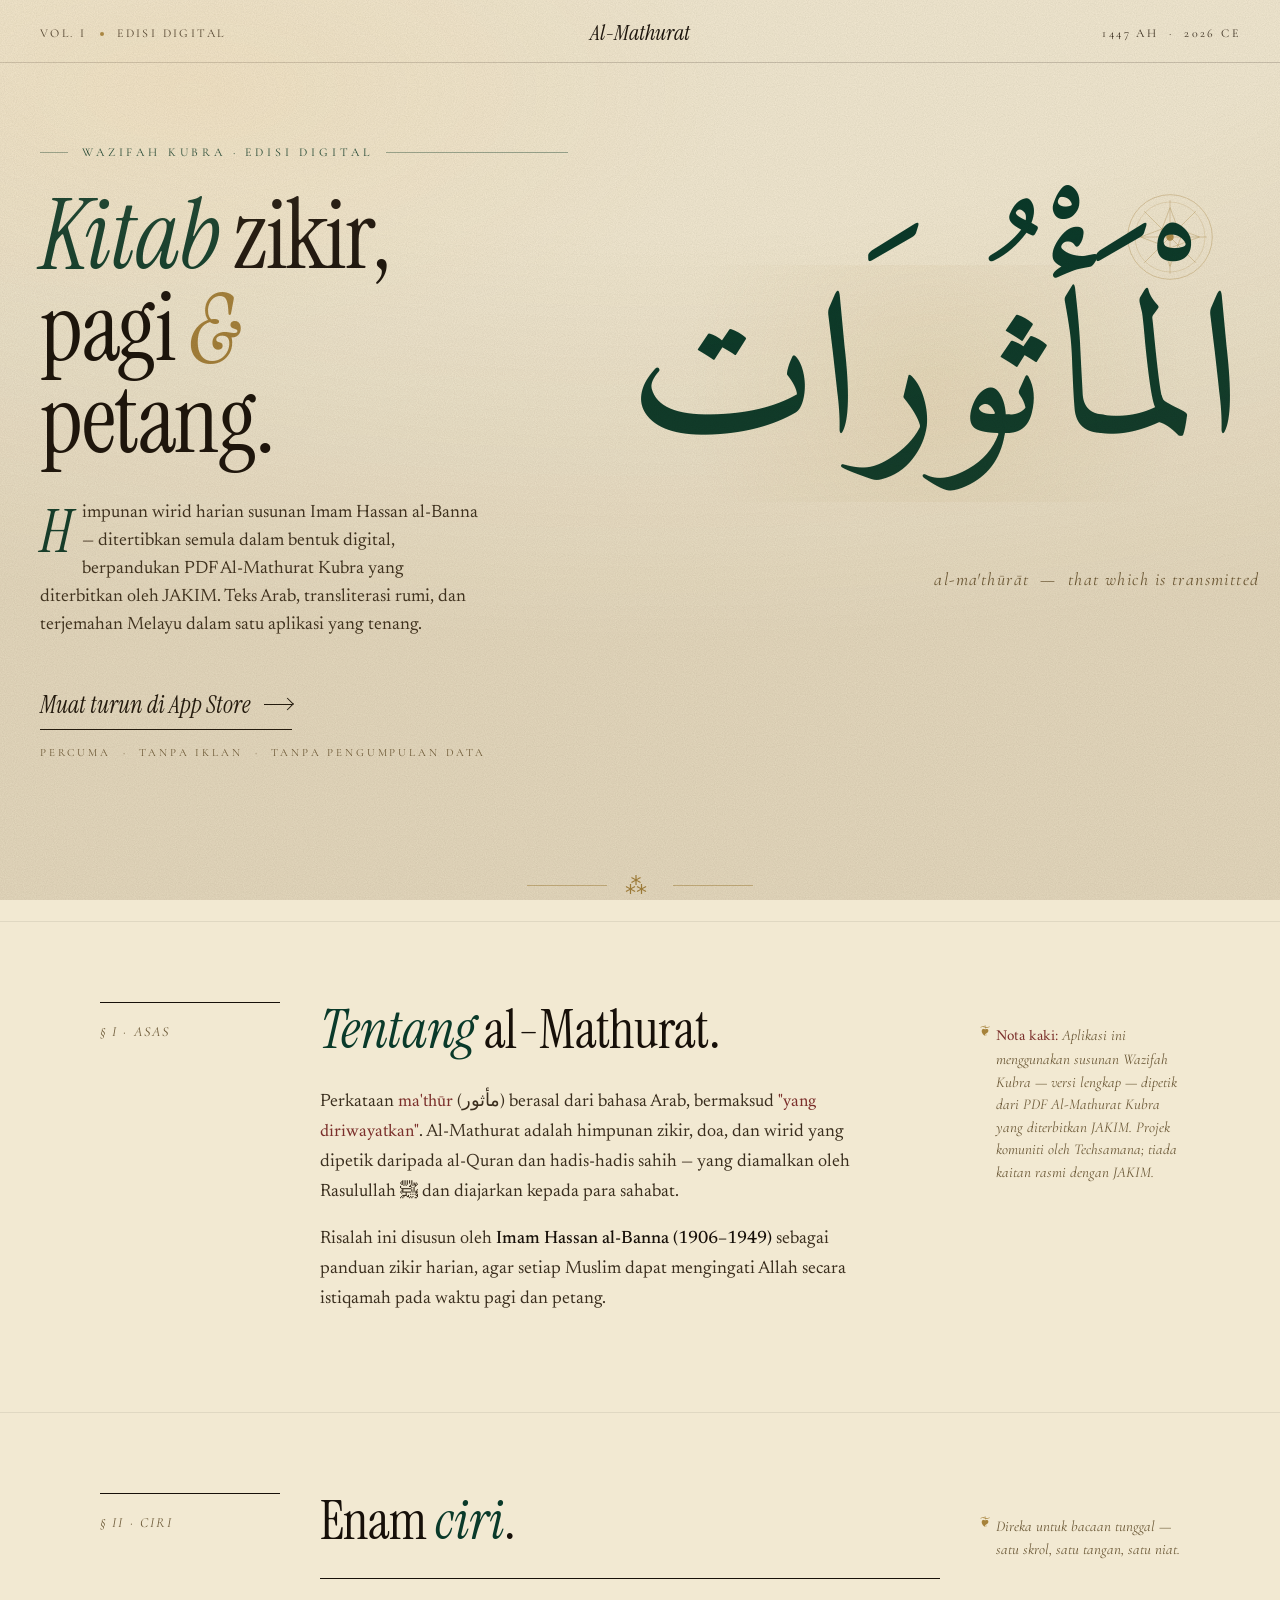
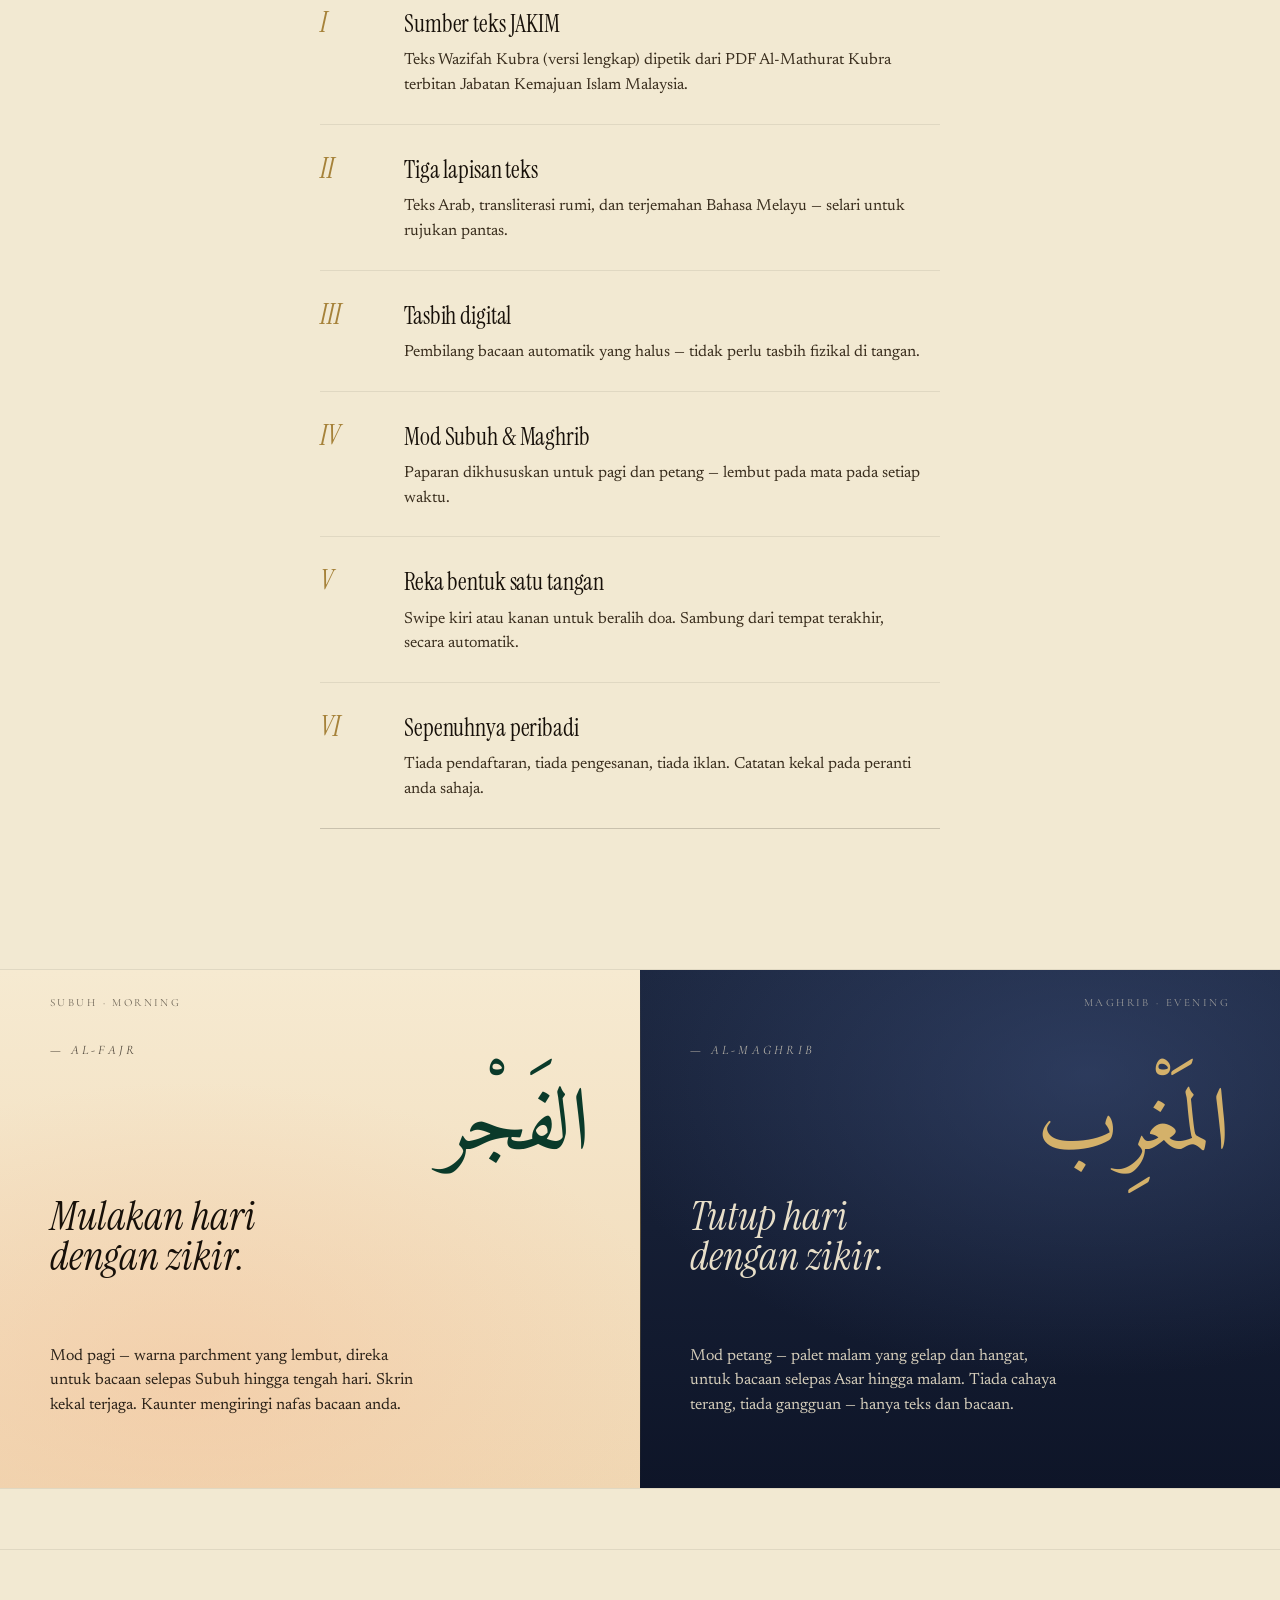
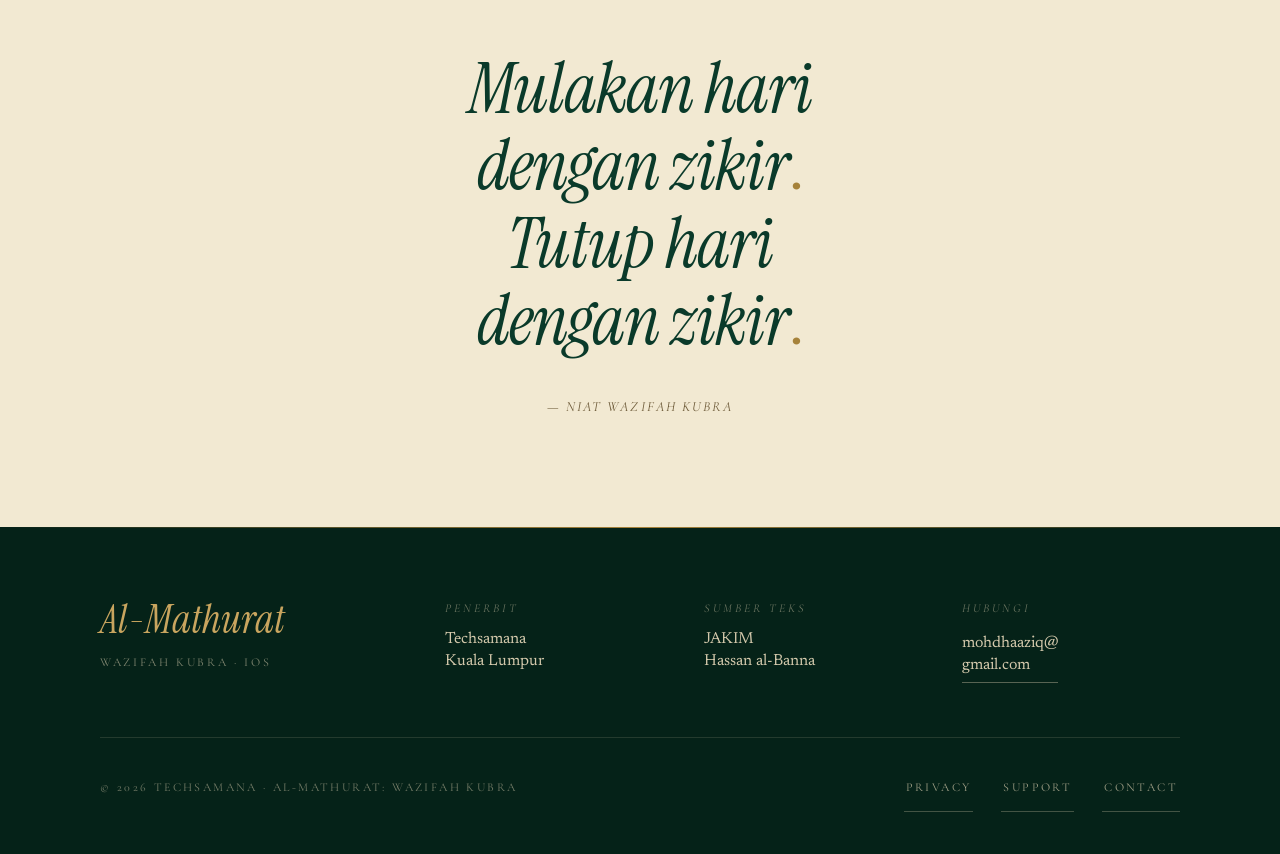
==== index.html @ 92a02a67 "Initial landing page for mathurat.haaziq.dev Static HTML landing with Privacy + Support pages for Al" ====
<!DOCTYPE html>
<html lang="ms">
<head>
  <meta charset="UTF-8" />
  <meta name="viewport" content="width=device-width, initial-scale=1.0" />
  <title>Al-Mathurat: Wazifah Kubra — Zikir pagi & petang JAKIM</title>
  <meta name="description" content="Al-Mathurat — himpunan zikir pagi dan petang susunan Imam Hassan al-Banna, berpandukan PDF terbitan JAKIM. Teks Arab, rumi, terjemahan Melayu. Percuma, tanpa iklan, tanpa pengumpulan data. Projek komuniti Techsamana." />
  <meta name="theme-color" content="#0a3a2a" />

  <meta property="og:title" content="Al-Mathurat: Wazifah Kubra" />
  <meta property="og:description" content="Zikir pagi & petang JAKIM — teks Arab, rumi, terjemahan Melayu." />
  <meta property="og:type" content="website" />

  <link rel="icon" type="image/png" href="./assets/icon.png" />
  <link rel="apple-touch-icon" href="./assets/icon.png" />

  <link rel="preconnect" href="https://fonts.googleapis.com" />
  <link rel="preconnect" href="https://fonts.gstatic.com" crossorigin />
  <link href="https://fonts.googleapis.com/css2?family=Amiri:wght@400;700&family=Cormorant+Garamond:ital,wght@0,400;0,500;1,400&family=Instrument+Serif:ital@0;1&family=Newsreader:ital,opsz,wght@0,6..72,300;0,6..72,400;0,6..72,500;1,6..72,300;1,6..72,400&display=swap" rel="stylesheet" />

  <style>
    :root {
      --paper:      #f2e9d2;
      --paper-2:    #ebdfc2;
      --paper-edge: #d9caa4;
      --ink:        #171009;
      --ink-soft:   #3a2e1e;
      --ink-mute:   #6b5836;
      --emerald:    #0a3a2a;
      --emerald-dk: #052218;
      --gold:       #a6823a;
      --gold-soft:  #c9a55f;
      --dawn:       #e8a57e;
      --dawn-2:     #f3c9a8;
      --dusk:       #1f2a4a;
      --oxblood:    #7a2e2a;
      --rule:       rgba(23, 16, 9, 0.18);
      --rule-soft:  rgba(23, 16, 9, 0.08);
    }

    * { box-sizing: border-box; }
    html, body { margin: 0; padding: 0; }
    html { scroll-behavior: smooth; }

    body {
      background: var(--paper);
      color: var(--ink);
      font-family: 'Newsreader', 'Iowan Old Style', Georgia, serif;
      font-weight: 400;
      font-size: 18px;
      line-height: 1.55;
      -webkit-font-smoothing: antialiased;
      text-rendering: optimizeLegibility;
      overflow-x: hidden;
    }

    /* Paper grain overlay */
    body::before {
      content: '';
      position: fixed;
      inset: 0;
      pointer-events: none;
      z-index: 100;
      background-image: url("data:image/svg+xml;utf8,<svg xmlns='http://www.w3.org/2000/svg' width='220' height='220'><filter id='n'><feTurbulence type='fractalNoise' baseFrequency='0.9' numOctaves='2' stitchTiles='stitch'/><feColorMatrix values='0 0 0 0 0.09 0 0 0 0 0.06 0 0 0 0 0.03 0 0 0 0.55 0'/></filter><rect width='100%25' height='100%25' filter='url(%23n)'/></svg>");
      opacity: 0.22;
      mix-blend-mode: multiply;
    }

    /* Soft vignette + warm wash */
    body::after {
      content: '';
      position: fixed;
      inset: 0;
      pointer-events: none;
      z-index: 99;
      background:
        radial-gradient(140% 90% at 50% -10%, rgba(242, 233, 210, 0) 40%, rgba(140, 108, 54, 0.12) 90%),
        radial-gradient(60% 40% at 15% 10%, rgba(248, 210, 150, 0.18), transparent 70%);
    }

    a { color: inherit; text-decoration: none; }

    /* Focus rings — visible keyboard navigation */
    *:focus { outline: none; }
    a:focus-visible,
    summary:focus-visible,
    button:focus-visible,
    [tabindex]:focus-visible {
      outline: 2px solid var(--emerald);
      outline-offset: 3px;
      border-radius: 2px;
    }

    /* Skip link — WCAG keyboard nav */
    .skip-link {
      position: absolute;
      top: -48px;
      left: 14px;
      background: var(--ink);
      color: var(--paper);
      padding: 10px 18px;
      font-family: 'Cormorant Garamond', serif;
      font-size: 13px;
      letter-spacing: 0.2em;
      text-transform: uppercase;
      z-index: 1000;
      transition: top 0.2s ease-out;
    }
    .skip-link:focus { top: 14px; }

    /* Link underline style */
    .ul-link {
      position: relative;
      display: inline-block;
    }
    .ul-link::after {
      content: '';
      position: absolute;
      left: 0; right: 0; bottom: -2px;
      height: 1px;
      background: currentColor;
      opacity: 0.4;
      transform-origin: left;
      transition: transform 0.4s cubic-bezier(.2,.8,.2,1), opacity 0.3s;
    }
    .ul-link:hover::after { opacity: 0.9; transform: scaleX(1.02); }

    /* ==================== MASTHEAD ==================== */
    .masthead {
      position: relative;
      z-index: 2;
      padding: 22px 40px 18px;
      display: grid;
      grid-template-columns: 1fr auto 1fr;
      align-items: center;
      gap: 20px;
      border-bottom: 1px solid var(--rule);
      font-family: 'Cormorant Garamond', serif;
      font-size: 12px;
      letter-spacing: 0.2em;
      text-transform: uppercase;
      color: var(--ink-soft);
    }
    .masthead-left { justify-self: start; }
    .masthead-right { justify-self: end; font-variant-numeric: oldstyle-nums; }
    .masthead-brand {
      justify-self: center;
      font-family: 'Instrument Serif', serif;
      font-style: italic;
      font-size: 22px;
      letter-spacing: 0;
      text-transform: none;
      color: var(--ink);
      line-height: 1;
    }
    .masthead .dot {
      display: inline-block;
      width: 4px; height: 4px;
      border-radius: 50%;
      background: var(--gold);
      margin: 0 8px;
      vertical-align: middle;
    }

    /* ==================== HERO ==================== */
    .hero {
      position: relative;
      padding: 80px 40px 90px;
      overflow: hidden;
    }
    .hero-grid {
      position: relative;
      max-width: 1280px;
      margin: 0 auto;
      display: grid;
      grid-template-columns: 1fr 1.1fr;
      gap: 60px;
      align-items: start;
    }

    .hero-label {
      font-family: 'Cormorant Garamond', serif;
      font-size: 12px;
      letter-spacing: 0.32em;
      text-transform: uppercase;
      color: var(--emerald);
      margin-bottom: 28px;
      display: flex;
      align-items: center;
      gap: 14px;
    }
    .hero-label::before,
    .hero-label::after {
      content: '';
      flex: 0 0 28px;
      height: 1px;
      background: var(--emerald);
      opacity: 0.4;
    }
    .hero-label::after { flex: 1 1 auto; }

    .hero-display {
      font-family: 'Instrument Serif', serif;
      font-weight: 400;
      font-size: clamp(48px, 7.5vw, 104px);
      line-height: 0.96;
      letter-spacing: -0.015em;
      color: var(--ink);
      margin: 0 0 34px;
    }
    .hero-display em {
      font-style: italic;
      color: var(--emerald);
    }
    .hero-display .amp {
      font-style: italic;
      color: var(--gold);
      display: inline-block;
      transform: translateY(0.03em);
    }

    .hero-lede {
      font-family: 'Newsreader', serif;
      font-size: 18px;
      line-height: 1.55;
      color: var(--ink-soft);
      max-width: 440px;
      margin: 0 0 36px;
    }
    .hero-lede .dropcap {
      font-family: 'Instrument Serif', serif;
      float: left;
      font-size: 58px;
      line-height: 0.88;
      padding: 6px 10px 0 0;
      color: var(--emerald);
      font-style: italic;
    }

    .hero-cta {
      display: flex;
      flex-direction: column;
      gap: 14px;
      align-items: flex-start;
    }
    .cta-link {
      font-family: 'Instrument Serif', serif;
      font-style: italic;
      font-size: 24px;
      color: var(--ink);
      display: inline-flex;
      align-items: center;
      gap: 14px;
      padding: 10px 0 6px;
      min-height: 44px;
      border-bottom: 1px solid var(--ink);
      transition: gap 0.4s cubic-bezier(.2,.8,.2,1), color 0.3s;
    }
    .cta-link:hover { gap: 22px; color: var(--emerald); }
    .cta-link .arrow {
      display: inline-block;
      width: 28px;
      height: 1px;
      background: currentColor;
      position: relative;
    }
    .cta-link .arrow::after {
      content: '';
      position: absolute;
      right: 0; top: 50%;
      width: 8px; height: 8px;
      border-top: 1px solid currentColor;
      border-right: 1px solid currentColor;
      transform: translateY(-50%) rotate(45deg);
    }
    .cta-meta {
      font-family: 'Cormorant Garamond', serif;
      font-size: 11px;
      letter-spacing: 0.26em;
      text-transform: uppercase;
      color: var(--ink-mute);
    }

    /* Arabic hero column */
    .hero-arabic {
      position: relative;
      min-height: 480px;
      display: flex;
      align-items: center;
      justify-content: center;
    }
    .hero-arabic .arabic-bg {
      font-family: 'Amiri', serif;
      font-weight: 400;
      font-size: clamp(120px, 16vw, 220px);
      color: var(--emerald);
      line-height: 1;
      direction: rtl;
      letter-spacing: -0.01em;
      text-align: center;
      position: relative;
      z-index: 2;
    }
    .hero-arabic .arabic-bg::before {
      content: '';
      position: absolute;
      inset: -8% -12%;
      background: radial-gradient(circle, var(--paper-2) 0%, transparent 62%);
      z-index: -1;
    }
    .hero-arabic .translit {
      position: absolute;
      bottom: 6%;
      left: 50%;
      transform: translateX(-50%);
      font-family: 'Cormorant Garamond', serif;
      font-style: italic;
      font-size: 18px;
      color: var(--ink-mute);
      letter-spacing: 0.08em;
      white-space: nowrap;
    }
    .hero-arabic .seal {
      position: absolute;
      top: 10%;
      right: 4%;
      width: 92px;
      height: 92px;
      opacity: 0.85;
    }

    /* ==================== ORNAMENT ==================== */
    .ornament {
      display: flex;
      align-items: center;
      justify-content: center;
      gap: 18px;
      padding: 18px 0;
      color: var(--gold);
    }
    .ornament .line {
      width: 80px;
      height: 1px;
      background: currentColor;
      opacity: 0.5;
    }
    .ornament .glyph {
      font-family: 'Instrument Serif', serif;
      font-size: 22px;
      letter-spacing: 0.4em;
      padding-right: 0;
    }

    /* ==================== CHAPTER ==================== */
    .chapter {
      position: relative;
      padding: 80px 40px;
      border-top: 1px solid var(--rule-soft);
    }
    .chapter-inner {
      position: relative;
      max-width: 1080px;
      margin: 0 auto;
      display: grid;
      grid-template-columns: 180px 1fr 200px;
      gap: 40px;
      align-items: start;
    }
    .folio {
      font-family: 'Cormorant Garamond', serif;
      font-style: italic;
      font-size: 14px;
      color: var(--ink-mute);
      letter-spacing: 0.15em;
      text-transform: uppercase;
      padding-top: 18px;
      border-top: 1px solid var(--ink);
    }
    .chapter-body {
      max-width: 560px;
    }
    .chapter-title {
      font-family: 'Instrument Serif', serif;
      font-weight: 400;
      font-size: clamp(32px, 4.5vw, 54px);
      line-height: 1.05;
      letter-spacing: -0.01em;
      color: var(--ink);
      margin: 0 0 28px;
    }
    .chapter-title em {
      font-style: italic;
      color: var(--emerald);
    }
    .chapter-body p {
      margin: 0 0 18px;
      color: var(--ink-soft);
      font-size: 18px;
      line-height: 1.65;
    }
    .chapter-body p strong { color: var(--ink); font-weight: 500; }
    .chapter-body p em {
      font-family: 'Amiri', serif;
      font-style: normal;
      color: var(--oxblood);
    }

    .marginalia {
      font-family: 'Cormorant Garamond', serif;
      font-style: italic;
      font-size: 15px;
      line-height: 1.5;
      color: var(--ink-mute);
      padding-top: 22px;
      position: relative;
      padding-left: 16px;
    }
    .marginalia::before {
      content: '❦';
      position: absolute;
      top: 18px;
      left: 0;
      color: var(--gold);
      font-size: 14px;
    }
    .marginalia strong {
      font-family: 'Amiri', serif;
      font-style: normal;
      color: var(--oxblood);
      font-weight: 400;
    }

    /* ==================== FEATURE LIST ==================== */
    .feature-list {
      list-style: none;
      padding: 0;
      margin: 0;
    }
    .feature-list li {
      display: grid;
      grid-template-columns: 60px 1fr;
      gap: 24px;
      padding: 26px 0;
      border-top: 1px solid var(--rule-soft);
      align-items: baseline;
    }
    .feature-list li:first-child { border-top: 1px solid var(--ink); }
    .feature-list li:last-child { border-bottom: 1px solid var(--rule); }
    .feature-list .roman {
      font-family: 'Instrument Serif', serif;
      font-style: italic;
      font-size: 28px;
      color: var(--gold);
      line-height: 1;
    }
    .feature-list h3 {
      font-family: 'Instrument Serif', serif;
      font-weight: 400;
      font-size: 24px;
      margin: 0 0 6px;
      color: var(--ink);
      letter-spacing: -0.005em;
    }
    .feature-list p {
      margin: 0;
      font-size: 16px;
      color: var(--ink-soft);
      line-height: 1.55;
      max-width: 520px;
    }

    /* ==================== DUALITY (DAWN / DUSK) ==================== */
    .duality {
      position: relative;
      display: grid;
      grid-template-columns: 1fr 1fr;
      min-height: 520px;
      margin: 60px 0;
      overflow: hidden;
      border-top: 1px solid var(--rule-soft);
      border-bottom: 1px solid var(--rule-soft);
    }
    .duality > div {
      position: relative;
      padding: 70px 50px;
      display: flex;
      flex-direction: column;
      justify-content: space-between;
      min-height: 460px;
    }
    .dawn-panel {
      background:
        radial-gradient(120% 90% at 30% 80%, rgba(244, 198, 160, 0.55), transparent 65%),
        linear-gradient(180deg, #f6ead1 0%, #f0d7b3 100%);
      color: var(--ink);
    }
    .dusk-panel {
      background:
        radial-gradient(120% 90% at 70% 20%, rgba(60, 78, 120, 0.55), transparent 65%),
        linear-gradient(180deg, #1c2740 0%, #0e1528 100%);
      color: #e8dfc9;
    }
    .duality .time-label {
      font-family: 'Cormorant Garamond', serif;
      font-style: italic;
      font-size: 13px;
      letter-spacing: 0.25em;
      text-transform: uppercase;
      opacity: 0.75;
    }
    .duality .time-arabic {
      font-family: 'Amiri', serif;
      font-size: 88px;
      line-height: 1;
      direction: rtl;
      margin: 24px 0;
    }
    .dawn-panel .time-arabic { color: var(--emerald); }
    .dusk-panel .time-arabic { color: #d4b16a; }
    .duality h3 {
      font-family: 'Instrument Serif', serif;
      font-style: italic;
      font-weight: 400;
      font-size: 40px;
      margin: 0 0 14px;
      line-height: 1;
    }
    .duality p {
      font-family: 'Newsreader', serif;
      font-size: 16px;
      line-height: 1.55;
      max-width: 380px;
      margin: 0;
      opacity: 0.9;
    }
    .duality .corner {
      position: absolute;
      top: 24px;
      font-family: 'Cormorant Garamond', serif;
      font-size: 11px;
      letter-spacing: 0.22em;
      text-transform: uppercase;
      opacity: 0.6;
    }
    .dawn-panel .corner { left: 50px; }
    .dusk-panel .corner { right: 50px; }

    /* Horizon seam between panels */
    .duality::before {
      content: '';
      position: absolute;
      top: 0; bottom: 0;
      left: 50%;
      width: 1px;
      background: linear-gradient(180deg, transparent, rgba(166, 130, 58, 0.5), transparent);
      z-index: 3;
    }

    /* ==================== MANIFESTO ==================== */
    .manifesto {
      padding: 100px 40px 110px;
      text-align: center;
      border-top: 1px solid var(--rule-soft);
      position: relative;
    }
    .manifesto blockquote {
      margin: 0 auto;
      max-width: 900px;
      font-family: 'Instrument Serif', serif;
      font-style: italic;
      font-size: clamp(36px, 5.5vw, 72px);
      line-height: 1.1;
      letter-spacing: -0.015em;
      color: var(--emerald);
    }
    .manifesto blockquote .accent { color: var(--gold); font-style: normal; }
    .manifesto .attribution {
      margin-top: 36px;
      font-family: 'Cormorant Garamond', serif;
      font-style: italic;
      font-size: 14px;
      letter-spacing: 0.15em;
      text-transform: uppercase;
      color: var(--ink-mute);
    }

    /* ==================== COLOPHON / FOOTER ==================== */
    .colophon {
      background: var(--emerald-dk);
      color: #d4c9ac;
      padding: 72px 40px 44px;
      position: relative;
    }
    .colophon::before {
      content: '';
      position: absolute;
      top: 0; left: 0; right: 0;
      height: 1px;
      background: linear-gradient(90deg, transparent, var(--gold), transparent);
    }
    .colophon-inner {
      max-width: 1080px;
      margin: 0 auto;
    }
    .colophon-top {
      display: grid;
      grid-template-columns: 1.4fr 1fr 1fr 1fr;
      gap: 40px;
      padding-bottom: 56px;
      border-bottom: 1px solid rgba(212, 201, 172, 0.15);
    }
    .colophon-brand {
      font-family: 'Instrument Serif', serif;
      font-style: italic;
      font-size: 40px;
      color: var(--gold-soft);
      line-height: 1;
      margin: 0 0 14px;
    }
    .colophon-tag {
      font-family: 'Cormorant Garamond', serif;
      font-size: 12px;
      letter-spacing: 0.22em;
      text-transform: uppercase;
      color: rgba(212, 201, 172, 0.6);
    }
    .colophon-col h4 {
      font-family: 'Cormorant Garamond', serif;
      font-style: italic;
      font-size: 12px;
      letter-spacing: 0.25em;
      text-transform: uppercase;
      color: rgba(212, 201, 172, 0.5);
      margin: 0 0 10px;
      font-weight: 400;
    }
    .colophon-col p {
      font-family: 'Newsreader', serif;
      font-size: 16px;
      color: #d4c9ac;
      margin: 0;
      line-height: 1.4;
    }
    .colophon-col a {
      color: inherit;
      transition: color 0.3s;
    }
    .colophon-col a:hover { color: var(--gold-soft); }

    .colophon-bottom {
      display: flex;
      justify-content: space-between;
      align-items: center;
      padding-top: 28px;
      font-family: 'Cormorant Garamond', serif;
      font-size: 12px;
      letter-spacing: 0.2em;
      text-transform: uppercase;
      color: rgba(212, 201, 172, 0.55);
      flex-wrap: wrap;
      gap: 18px;
    }
    .colophon-bottom nav {
      display: flex;
      gap: 28px;
    }
    .colophon-bottom nav a {
      color: rgba(212, 201, 172, 0.75);
      transition: color 0.3s;
      display: inline-flex;
      align-items: center;
      min-height: 44px;
      padding: 6px 2px;
    }
    .colophon-col a { display: inline-block; padding: 4px 0; min-height: 28px; }
    .colophon-bottom nav a:hover { color: var(--gold-soft); }

    /* ==================== ENTRANCE ANIMATIONS ==================== */
    @keyframes rise {
      from { opacity: 0; transform: translateY(16px); }
      to   { opacity: 1; transform: translateY(0); }
    }
    @keyframes unblur {
      from { opacity: 0; filter: blur(6px); transform: scale(0.98); }
      to   { opacity: 1; filter: blur(0);   transform: scale(1); }
    }
    @keyframes widen {
      from { transform: scaleX(0); }
      to   { transform: scaleX(1); }
    }

    .masthead > * { animation: rise 0.9s 0.05s both cubic-bezier(.2,.8,.2,1); }
    .hero-label { animation: rise 0.9s 0.15s both cubic-bezier(.2,.8,.2,1); }
    .hero-label::before { animation: widen 0.9s 0.3s both cubic-bezier(.2,.8,.2,1); transform-origin: left; }
    .hero-display { animation: rise 1s 0.3s both cubic-bezier(.2,.8,.2,1); }
    .hero-lede { animation: rise 1s 0.5s both cubic-bezier(.2,.8,.2,1); }
    .hero-cta { animation: rise 1s 0.65s both cubic-bezier(.2,.8,.2,1); }
    .hero-arabic .arabic-bg { animation: unblur 1.6s 0.45s both cubic-bezier(.2,.8,.2,1); }
    .hero-arabic .translit { animation: rise 1s 0.95s both cubic-bezier(.2,.8,.2,1); }
    .hero-arabic .seal { animation: rise 1s 1.05s both cubic-bezier(.2,.8,.2,1); }

    /* ==================== REVEAL ON SCROLL ==================== */
    .reveal { opacity: 0; transform: translateY(24px); transition: opacity 0.9s cubic-bezier(.2,.8,.2,1), transform 0.9s cubic-bezier(.2,.8,.2,1); }
    .reveal.visible { opacity: 1; transform: translateY(0); }

    /* ==================== RESPONSIVE ==================== */
    @media (max-width: 960px) {
      .masthead { padding: 18px 22px; font-size: 10px; }
      .masthead-brand { font-size: 18px; }
      .hero { padding: 50px 22px 70px; }
      .hero-grid { grid-template-columns: 1fr; gap: 36px; }
      .hero-arabic { min-height: 280px; order: -1; }
      .hero-arabic .seal { width: 64px; height: 64px; }
      .chapter { padding: 56px 22px; }
      .chapter-inner { grid-template-columns: 1fr; gap: 18px; }
      .folio { padding-top: 0; border-top: none; border-left: 1px solid var(--ink); padding-left: 14px; }
      .marginalia { padding-top: 14px; }
      .duality { grid-template-columns: 1fr; margin: 30px 0; }
      .duality::before { top: 50%; left: 0; right: 0; bottom: auto; width: 100%; height: 1px; background: linear-gradient(90deg, transparent, rgba(166, 130, 58, 0.5), transparent); }
      .duality > div { min-height: 340px; padding: 50px 32px; }
      .duality .time-arabic { font-size: 60px; }
      .manifesto { padding: 70px 22px; }
      .colophon { padding: 56px 22px 36px; }
      .colophon-top { grid-template-columns: 1fr; gap: 28px; padding-bottom: 36px; }
      .colophon-brand { font-size: 32px; }
      .colophon-bottom { flex-direction: column; align-items: flex-start; }
      .feature-list li { grid-template-columns: 40px 1fr; gap: 14px; padding: 20px 0; }
    }

    @media (prefers-reduced-motion: reduce) {
      *, *::before, *::after {
        animation-duration: 0.01ms !important;
        transition-duration: 0.01ms !important;
      }
    }
  </style>
</head>
<body>

  <a href="#main" class="skip-link">Langkau ke kandungan</a>

  <!-- MASTHEAD -->
  <header class="masthead">
    <div class="masthead-left">Vol. I <span class="dot"></span> Edisi Digital</div>
    <div class="masthead-brand">Al-Mathurat</div>
    <div class="masthead-right">1447 AH &nbsp;·&nbsp; 2026 CE</div>
  </header>

  <main id="main">

  <!-- HERO -->
  <section class="hero">
    <div class="hero-grid">
      <div class="hero-text">
        <div class="hero-label"><span>Wazifah Kubra · Edisi Digital</span></div>
        <h1 class="hero-display">
          <em>Kitab</em> zikir,<br/>
          pagi <span class="amp">&amp;</span><br/>
          petang.
        </h1>
        <p class="hero-lede">
          <span class="dropcap">H</span>impunan wirid harian susunan Imam Hassan al-Banna — ditertibkan semula dalam bentuk digital, berpandukan PDF Al-Mathurat Kubra yang diterbitkan oleh JAKIM. Teks Arab, transliterasi rumi, dan terjemahan Melayu dalam satu aplikasi yang tenang.
        </p>
        <div class="hero-cta">
          <a href="#" class="cta-link">
            <span>Muat turun di App Store</span>
            <span class="arrow" aria-hidden="true"></span>
          </a>
          <div class="cta-meta">Percuma &nbsp;·&nbsp; Tanpa iklan &nbsp;·&nbsp; Tanpa pengumpulan data</div>
        </div>
      </div>

      <div class="hero-arabic">
        <svg class="seal" width="92" height="92" viewBox="0 0 100 100" aria-hidden="true">
          <defs>
            <pattern id="grid8" width="12.5" height="12.5" patternUnits="userSpaceOnUse">
              <path d="M0,6.25 L12.5,6.25 M6.25,0 L6.25,12.5" stroke="#a6823a" stroke-width="0.3" opacity="0.4"/>
            </pattern>
          </defs>
          <circle cx="50" cy="50" r="46" fill="none" stroke="#a6823a" stroke-width="0.6" opacity="0.6"/>
          <circle cx="50" cy="50" r="38" fill="none" stroke="#a6823a" stroke-width="0.4" opacity="0.5"/>
          <g stroke="#a6823a" stroke-width="0.5" fill="none" opacity="0.7">
            <path d="M50,10 L50,90 M10,50 L90,50 M22,22 L78,78 M78,22 L22,78"/>
            <path d="M50,18 L62,50 L50,82 L38,50 Z"/>
            <path d="M18,50 L50,38 L82,50 L50,62 Z"/>
          </g>
          <circle cx="50" cy="50" r="4" fill="#a6823a" opacity="0.85"/>
        </svg>
        <div class="arabic-bg">الْمَأْثُورَات</div>
        <div class="translit">al-ma'thūrāt &nbsp;—&nbsp; that which is transmitted</div>
      </div>
    </div>
  </section>

  <!-- ORNAMENT -->
  <div class="ornament" aria-hidden="true">
    <span class="line"></span>
    <span class="glyph">⁂</span>
    <span class="line"></span>
  </div>

  <!-- CHAPTER I : TENTANG -->
  <section class="chapter reveal">
    <div class="chapter-inner">
      <div class="folio">§ I · Asas</div>
      <div class="chapter-body">
        <h2 class="chapter-title"><em>Tentang</em> al-Mathurat.</h2>
        <p>Perkataan <em>ma'thūr</em> (مأثور) berasal dari bahasa Arab, bermaksud <em>"yang diriwayatkan"</em>. Al-Mathurat adalah himpunan zikir, doa, dan wirid yang dipetik daripada al-Quran dan hadis-hadis sahih — yang diamalkan oleh Rasulullah ﷺ dan diajarkan kepada para sahabat.</p>
        <p>Risalah ini disusun oleh <strong>Imam Hassan al-Banna (1906–1949)</strong> sebagai panduan zikir harian, agar setiap Muslim dapat mengingati Allah secara istiqamah pada waktu pagi dan petang.</p>
      </div>
      <aside class="marginalia">
        <strong>Nota kaki:</strong> Aplikasi ini menggunakan susunan <em>Wazifah Kubra</em> — versi lengkap — dipetik dari PDF Al-Mathurat Kubra yang diterbitkan JAKIM. Projek komuniti oleh Techsamana; tiada kaitan rasmi dengan JAKIM.
      </aside>
    </div>
  </section>

  <!-- CHAPTER II : FEATURES -->
  <section class="chapter reveal">
    <div class="chapter-inner">
      <div class="folio">§ II · Ciri</div>
      <div class="chapter-body" style="max-width: 720px;">
        <h2 class="chapter-title">Enam <em>ciri</em>.</h2>
        <ol class="feature-list">
          <li>
            <span class="roman">I</span>
            <div>
              <h3>Sumber teks JAKIM</h3>
              <p>Teks Wazifah Kubra (versi lengkap) dipetik dari PDF Al-Mathurat Kubra terbitan Jabatan Kemajuan Islam Malaysia.</p>
            </div>
          </li>
          <li>
            <span class="roman">II</span>
            <div>
              <h3>Tiga lapisan teks</h3>
              <p>Teks Arab, transliterasi rumi, dan terjemahan Bahasa Melayu — selari untuk rujukan pantas.</p>
            </div>
          </li>
          <li>
            <span class="roman">III</span>
            <div>
              <h3>Tasbih digital</h3>
              <p>Pembilang bacaan automatik yang halus — tidak perlu tasbih fizikal di tangan.</p>
            </div>
          </li>
          <li>
            <span class="roman">IV</span>
            <div>
              <h3>Mod Subuh &amp; Maghrib</h3>
              <p>Paparan dikhususkan untuk pagi dan petang — lembut pada mata pada setiap waktu.</p>
            </div>
          </li>
          <li>
            <span class="roman">V</span>
            <div>
              <h3>Reka bentuk satu tangan</h3>
              <p>Swipe kiri atau kanan untuk beralih doa. Sambung dari tempat terakhir, secara automatik.</p>
            </div>
          </li>
          <li>
            <span class="roman">VI</span>
            <div>
              <h3>Sepenuhnya peribadi</h3>
              <p>Tiada pendaftaran, tiada pengesanan, tiada iklan. Catatan kekal pada peranti anda sahaja.</p>
            </div>
          </li>
        </ol>
      </div>
      <aside class="marginalia">
        Direka untuk bacaan tunggal — satu skrol, satu tangan, satu niat.
      </aside>
    </div>
  </section>

  <!-- DUALITY : DAWN / DUSK -->
  <section class="duality reveal">
    <div class="dawn-panel">
      <div class="corner">Subuh · Morning</div>
      <div>
        <div class="time-label">— al-fajr</div>
        <div class="time-arabic">الفَجْر</div>
        <h3>Mulakan hari<br/>dengan zikir.</h3>
      </div>
      <p>Mod pagi — warna parchment yang lembut, direka untuk bacaan selepas Subuh hingga tengah hari. Skrin kekal terjaga. Kaunter mengiringi nafas bacaan anda.</p>
    </div>
    <div class="dusk-panel">
      <div class="corner">Maghrib · Evening</div>
      <div>
        <div class="time-label">— al-maghrib</div>
        <div class="time-arabic">المَغْرِب</div>
        <h3>Tutup hari<br/>dengan zikir.</h3>
      </div>
      <p>Mod petang — palet malam yang gelap dan hangat, untuk bacaan selepas Asar hingga malam. Tiada cahaya terang, tiada gangguan — hanya teks dan bacaan.</p>
    </div>
  </section>

  <!-- MANIFESTO -->
  <section class="manifesto reveal">
    <blockquote>
      <em>Mulakan hari<br/>dengan zikir<span class="accent">.</span></em>
      <br/>
      <em>Tutup hari<br/>dengan zikir<span class="accent">.</span></em>
    </blockquote>
    <div class="attribution">— Niat Wazifah Kubra</div>
  </section>

  </main>

  <!-- COLOPHON / FOOTER -->
  <footer class="colophon">
    <div class="colophon-inner">
      <div class="colophon-top">
        <div>
          <div class="colophon-brand">Al-Mathurat</div>
          <div class="colophon-tag">Wazifah Kubra · iOS</div>
        </div>
        <div class="colophon-col">
          <h4>Penerbit</h4>
          <p>Techsamana<br/>Kuala Lumpur</p>
        </div>
        <div class="colophon-col">
          <h4>Sumber teks</h4>
          <p>JAKIM<br/>Hassan al-Banna</p>
        </div>
        <div class="colophon-col">
          <h4>Hubungi</h4>
          <p><a class="ul-link" href="mailto:mohdhaaziq@gmail.com">mohdhaaziq@<br/>gmail.com</a></p>
        </div>
      </div>
      <div class="colophon-bottom">
        <div>© 2026 Techsamana · Al-Mathurat: Wazifah Kubra</div>
        <nav>
          <a class="ul-link" href="./privacy.html">Privacy</a>
          <a class="ul-link" href="./support.html">Support</a>
          <a class="ul-link" href="mailto:mohdhaaziq@gmail.com">Contact</a>
        </nav>
      </div>
    </div>
  </footer>

  <script>
    // Scroll-triggered reveal
    const observer = new IntersectionObserver((entries) => {
      entries.forEach(entry => {
        if (entry.isIntersecting) {
          entry.target.classList.add('visible');
          observer.unobserve(entry.target);
        }
      });
    }, { threshold: 0.12, rootMargin: '0px 0px -60px 0px' });

    document.querySelectorAll('.reveal').forEach(el => observer.observe(el));
  </script>

</body>
</html>
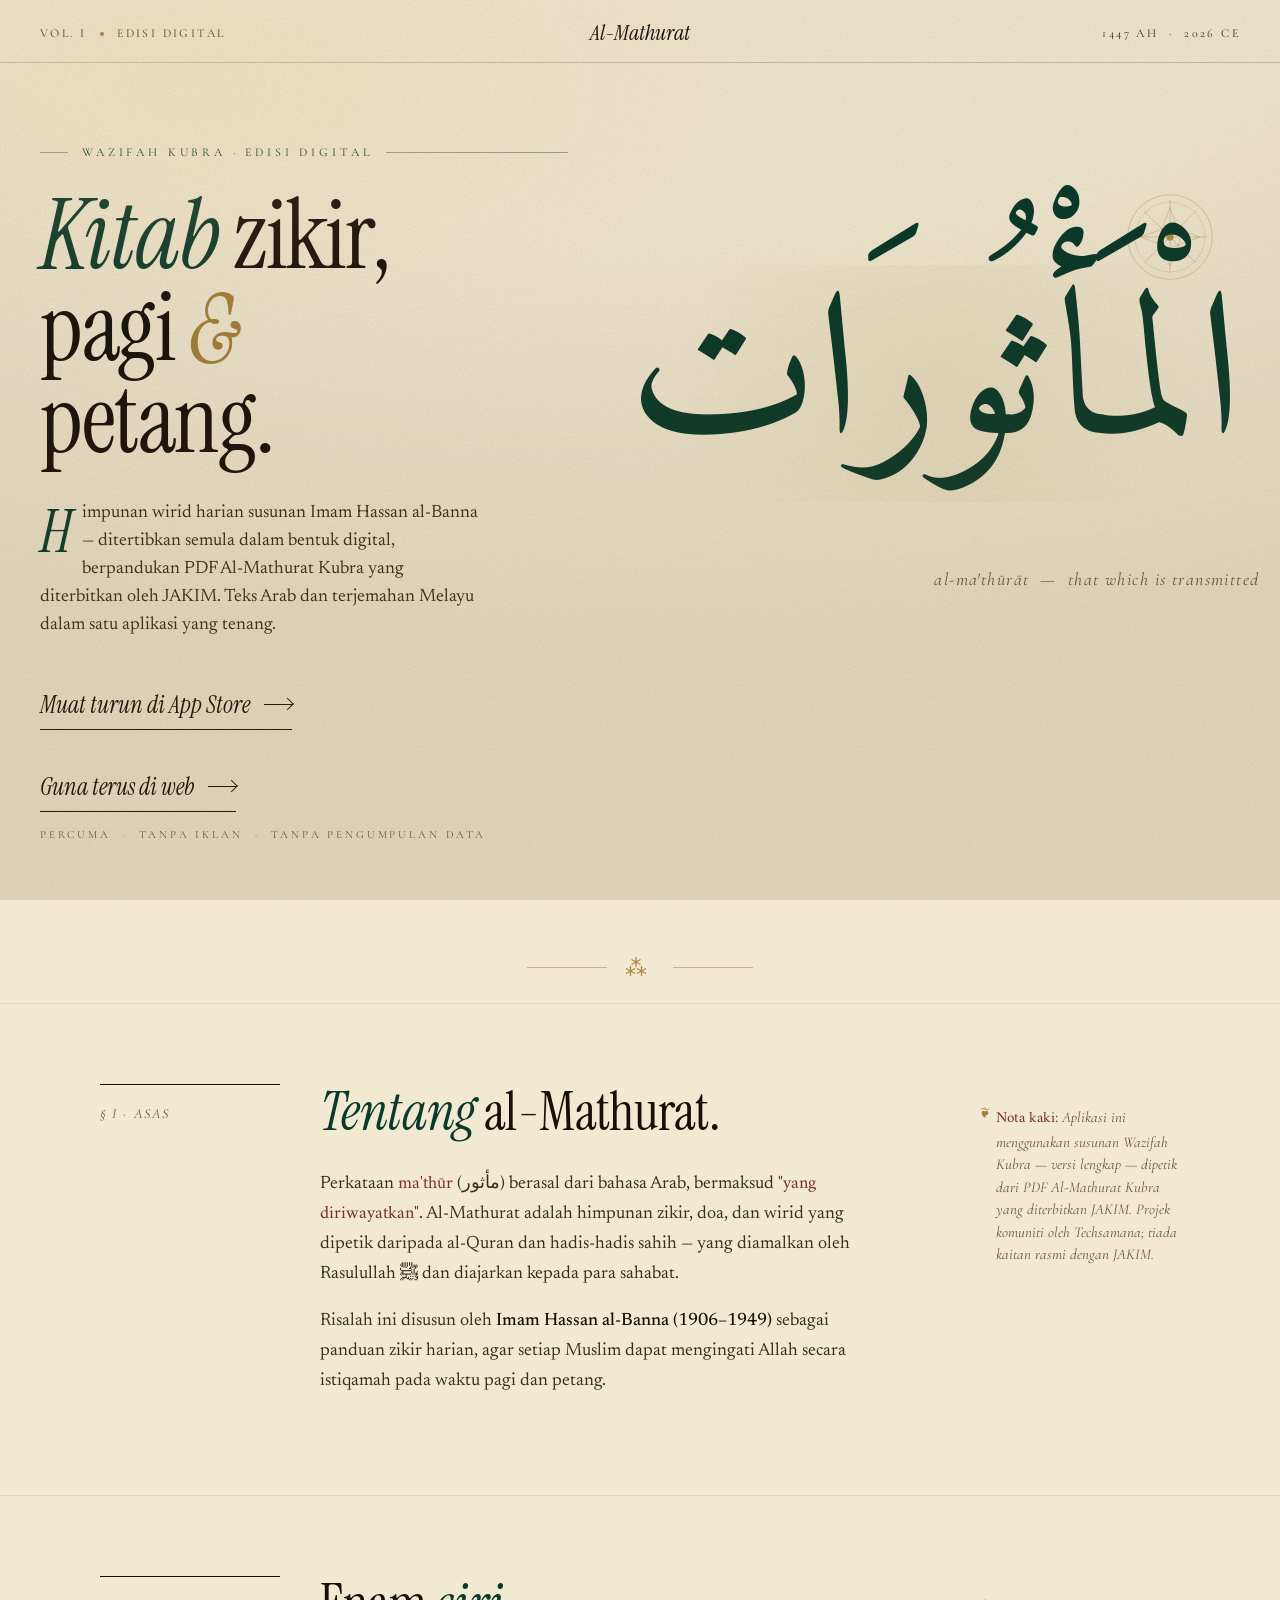
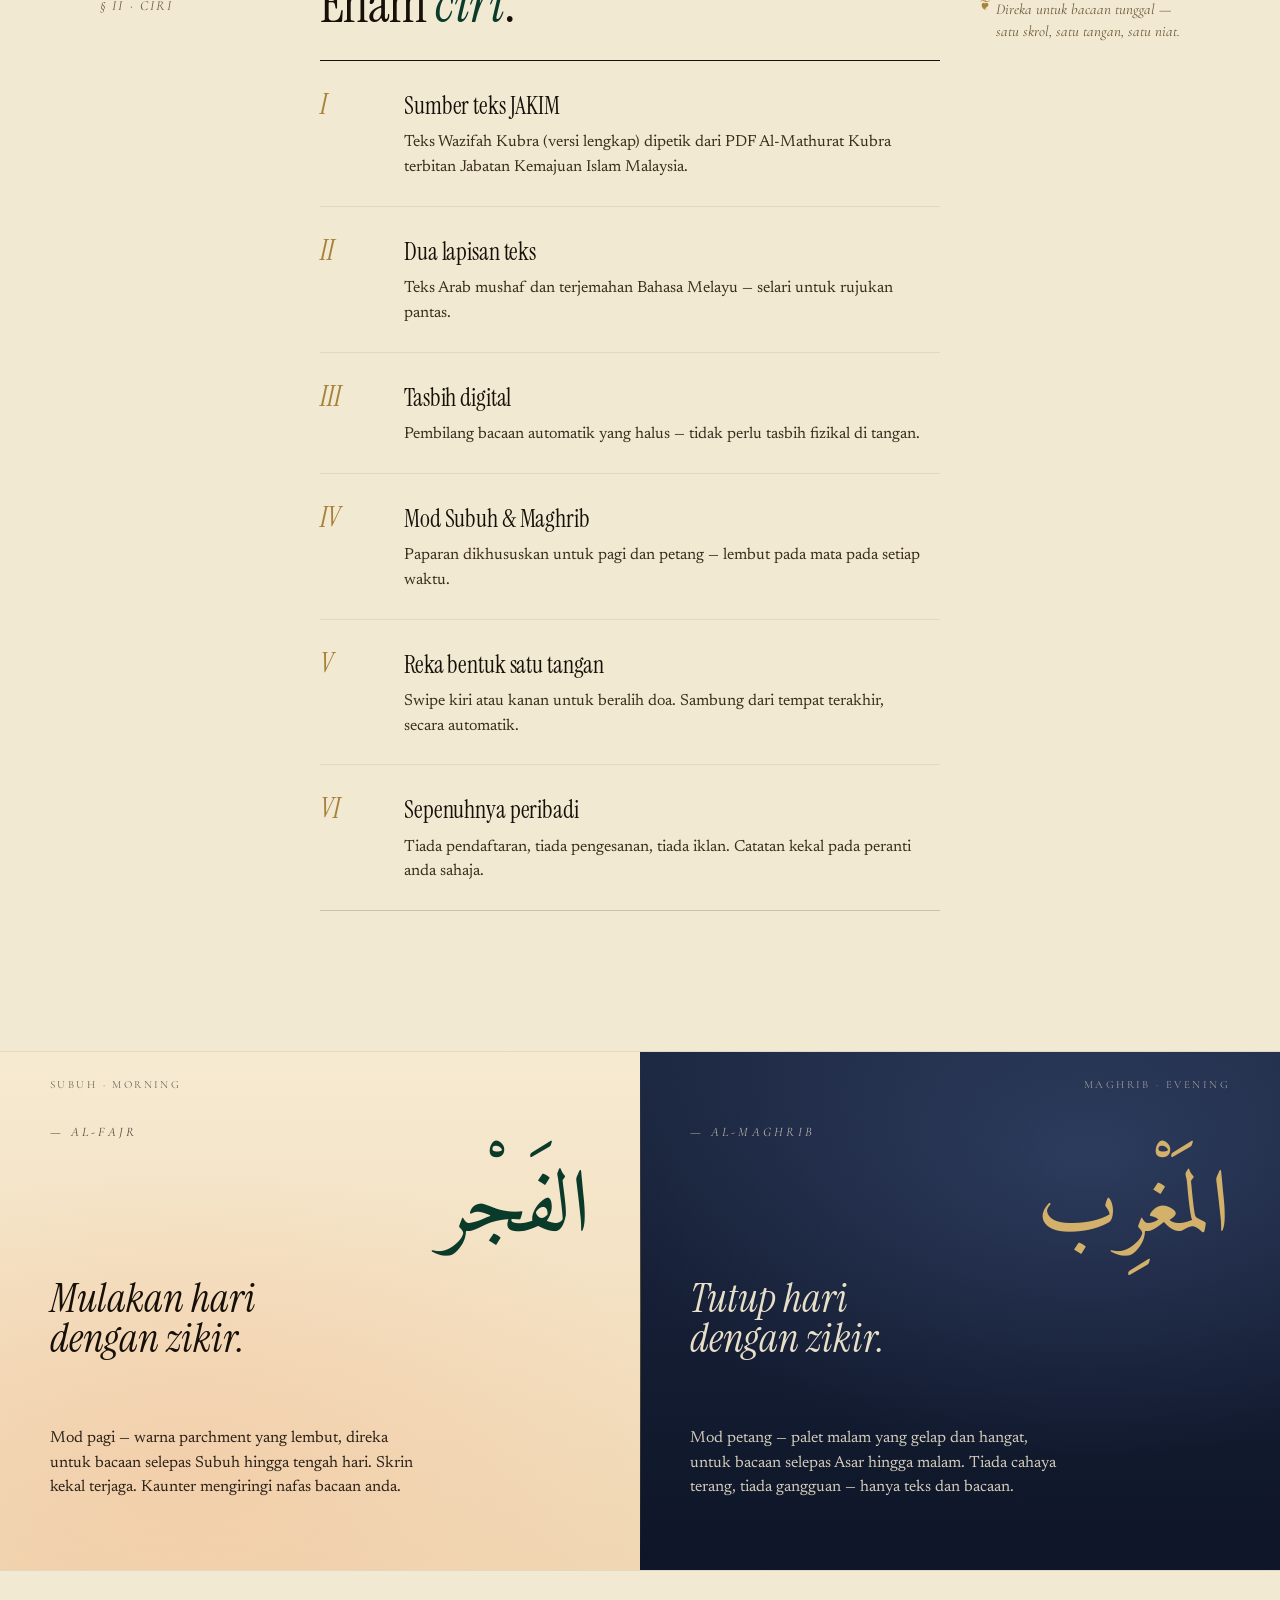
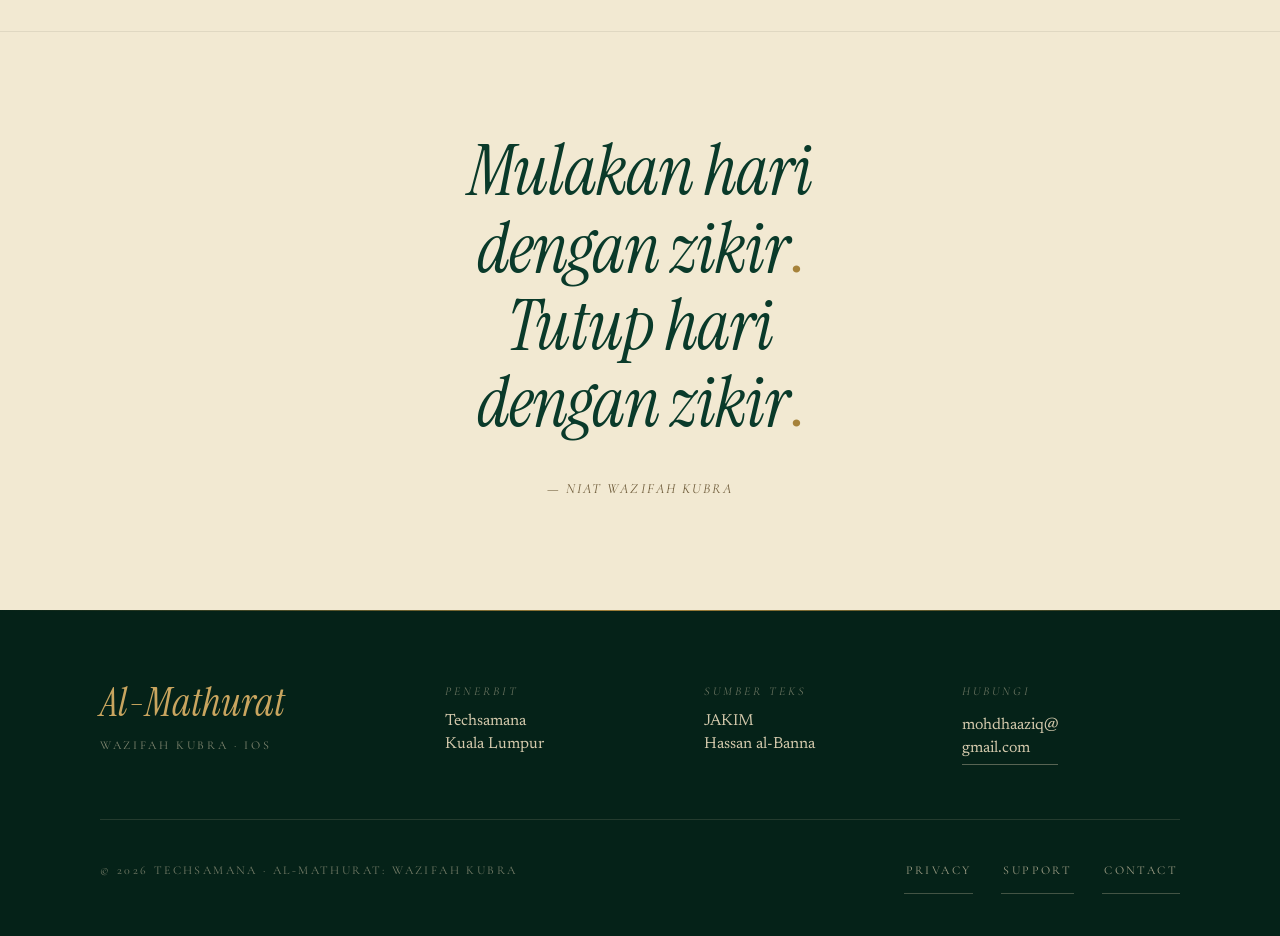
==== commit 4889d210: "Pautan App Store sebenar, pautan web app, buang dakwaan rumi App sudah live (id6762747747) — CTA "#"" ====
--- a/index.html
+++ b/index.html
@@ -4,11 +4,11 @@
   <meta charset="UTF-8" />
   <meta name="viewport" content="width=device-width, initial-scale=1.0" />
   <title>Al-Mathurat: Wazifah Kubra — Zikir pagi & petang JAKIM</title>
-  <meta name="description" content="Al-Mathurat — himpunan zikir pagi dan petang susunan Imam Hassan al-Banna, berpandukan PDF terbitan JAKIM. Teks Arab, rumi, terjemahan Melayu. Percuma, tanpa iklan, tanpa pengumpulan data. Projek komuniti Techsamana." />
+  <meta name="description" content="Al-Mathurat — himpunan zikir pagi dan petang susunan Imam Hassan al-Banna, berpandukan PDF terbitan JAKIM. Teks Arab dan terjemahan Melayu. Percuma, tanpa iklan, tanpa pengumpulan data. Projek komuniti Techsamana." />
   <meta name="theme-color" content="#0a3a2a" />
 
   <meta property="og:title" content="Al-Mathurat: Wazifah Kubra" />
-  <meta property="og:description" content="Zikir pagi & petang JAKIM — teks Arab, rumi, terjemahan Melayu." />
+  <meta property="og:description" content="Zikir pagi & petang JAKIM — teks Arab & terjemahan Melayu." />
   <meta property="og:type" content="website" />
 
   <link rel="icon" type="image/png" href="./assets/icon.png" />
@@ -759,11 +759,15 @@
           petang.
         </h1>
         <p class="hero-lede">
-          <span class="dropcap">H</span>impunan wirid harian susunan Imam Hassan al-Banna — ditertibkan semula dalam bentuk digital, berpandukan PDF Al-Mathurat Kubra yang diterbitkan oleh JAKIM. Teks Arab, transliterasi rumi, dan terjemahan Melayu dalam satu aplikasi yang tenang.
+          <span class="dropcap">H</span>impunan wirid harian susunan Imam Hassan al-Banna — ditertibkan semula dalam bentuk digital, berpandukan PDF Al-Mathurat Kubra yang diterbitkan oleh JAKIM. Teks Arab dan terjemahan Melayu dalam satu aplikasi yang tenang.
         </p>
         <div class="hero-cta">
-          <a href="#" class="cta-link">
+          <a href="https://apps.apple.com/app/id6762747747" class="cta-link">
             <span>Muat turun di App Store</span>
+            <span class="arrow" aria-hidden="true"></span>
+          </a>
+          <a href="https://mathurat.zeabur.app" class="cta-link" style="margin-top:14px">
+            <span>Guna terus di web</span>
             <span class="arrow" aria-hidden="true"></span>
           </a>
           <div class="cta-meta">Percuma &nbsp;·&nbsp; Tanpa iklan &nbsp;·&nbsp; Tanpa pengumpulan data</div>
@@ -831,8 +835,8 @@
           <li>
             <span class="roman">II</span>
             <div>
-              <h3>Tiga lapisan teks</h3>
-              <p>Teks Arab, transliterasi rumi, dan terjemahan Bahasa Melayu — selari untuk rujukan pantas.</p>
+              <h3>Dua lapisan teks</h3>
+              <p>Teks Arab mushaf dan terjemahan Bahasa Melayu — selari untuk rujukan pantas.</p>
             </div>
           </li>
           <li>
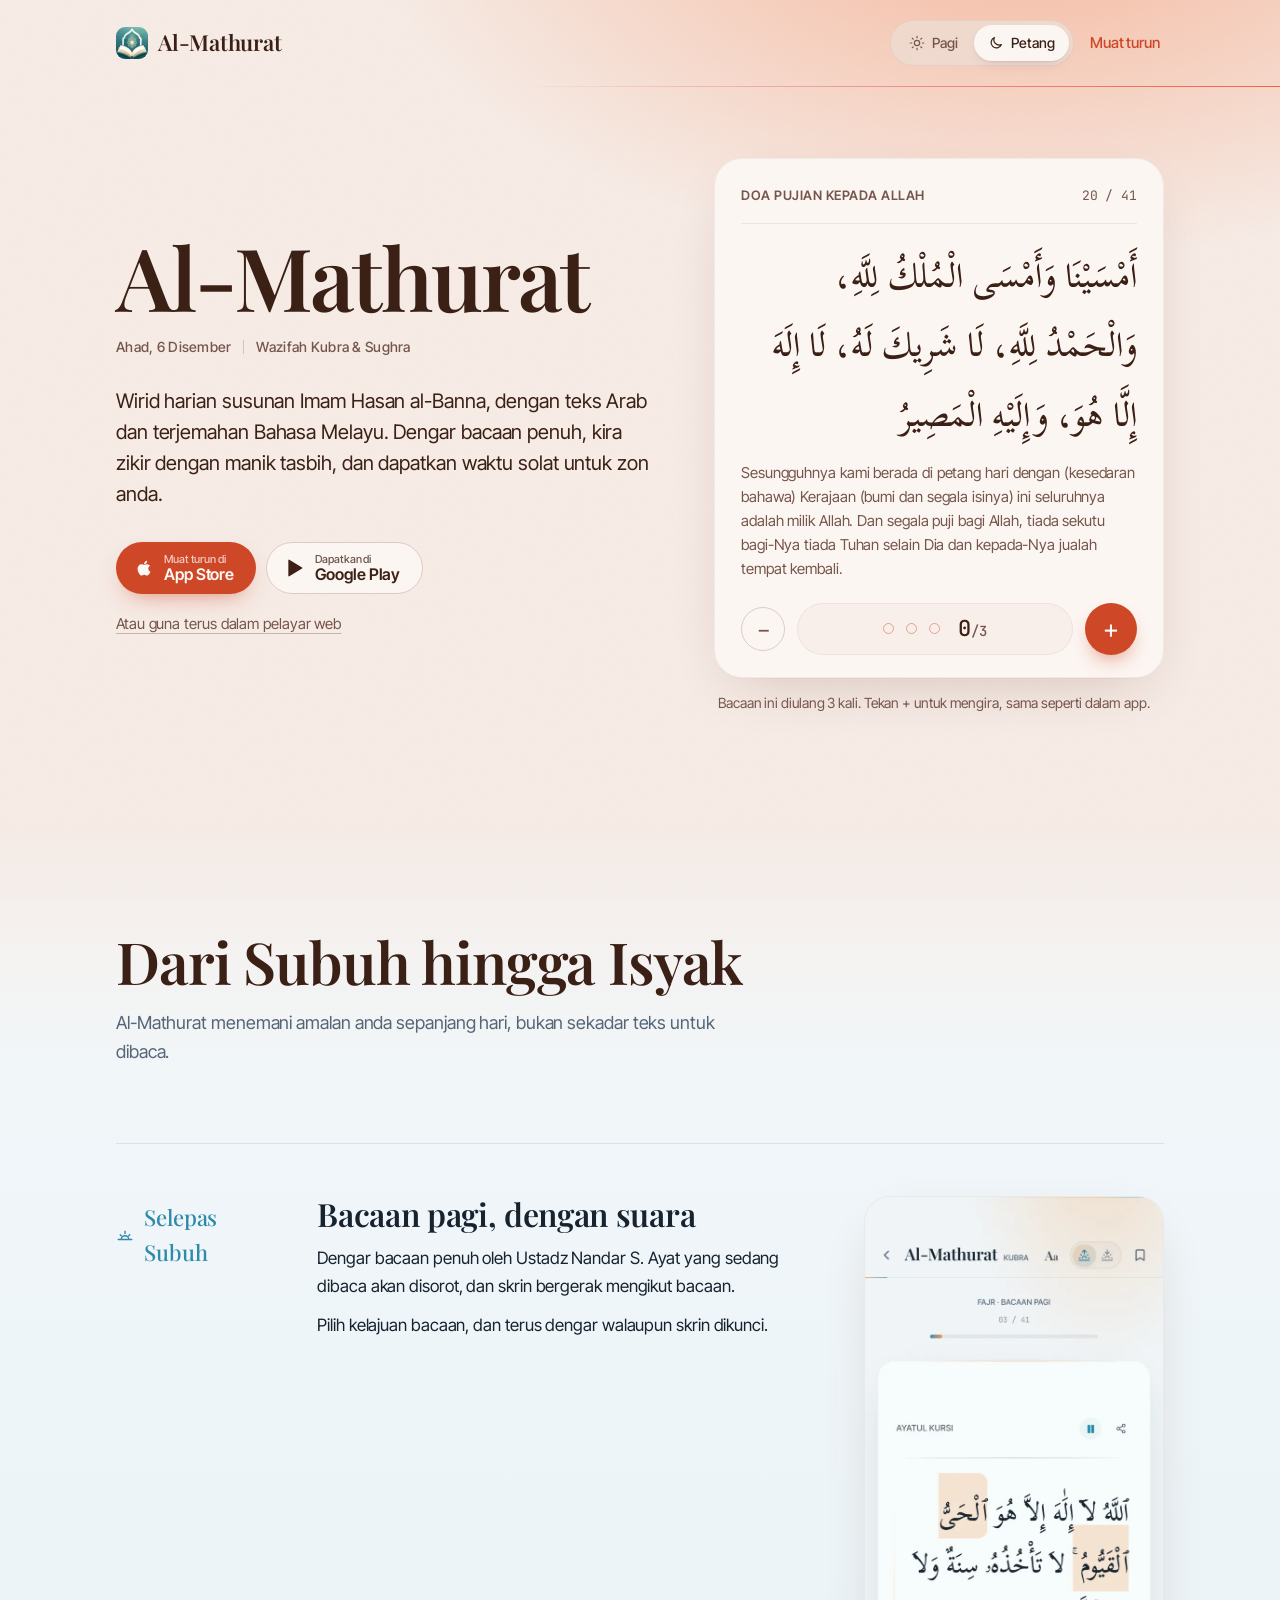
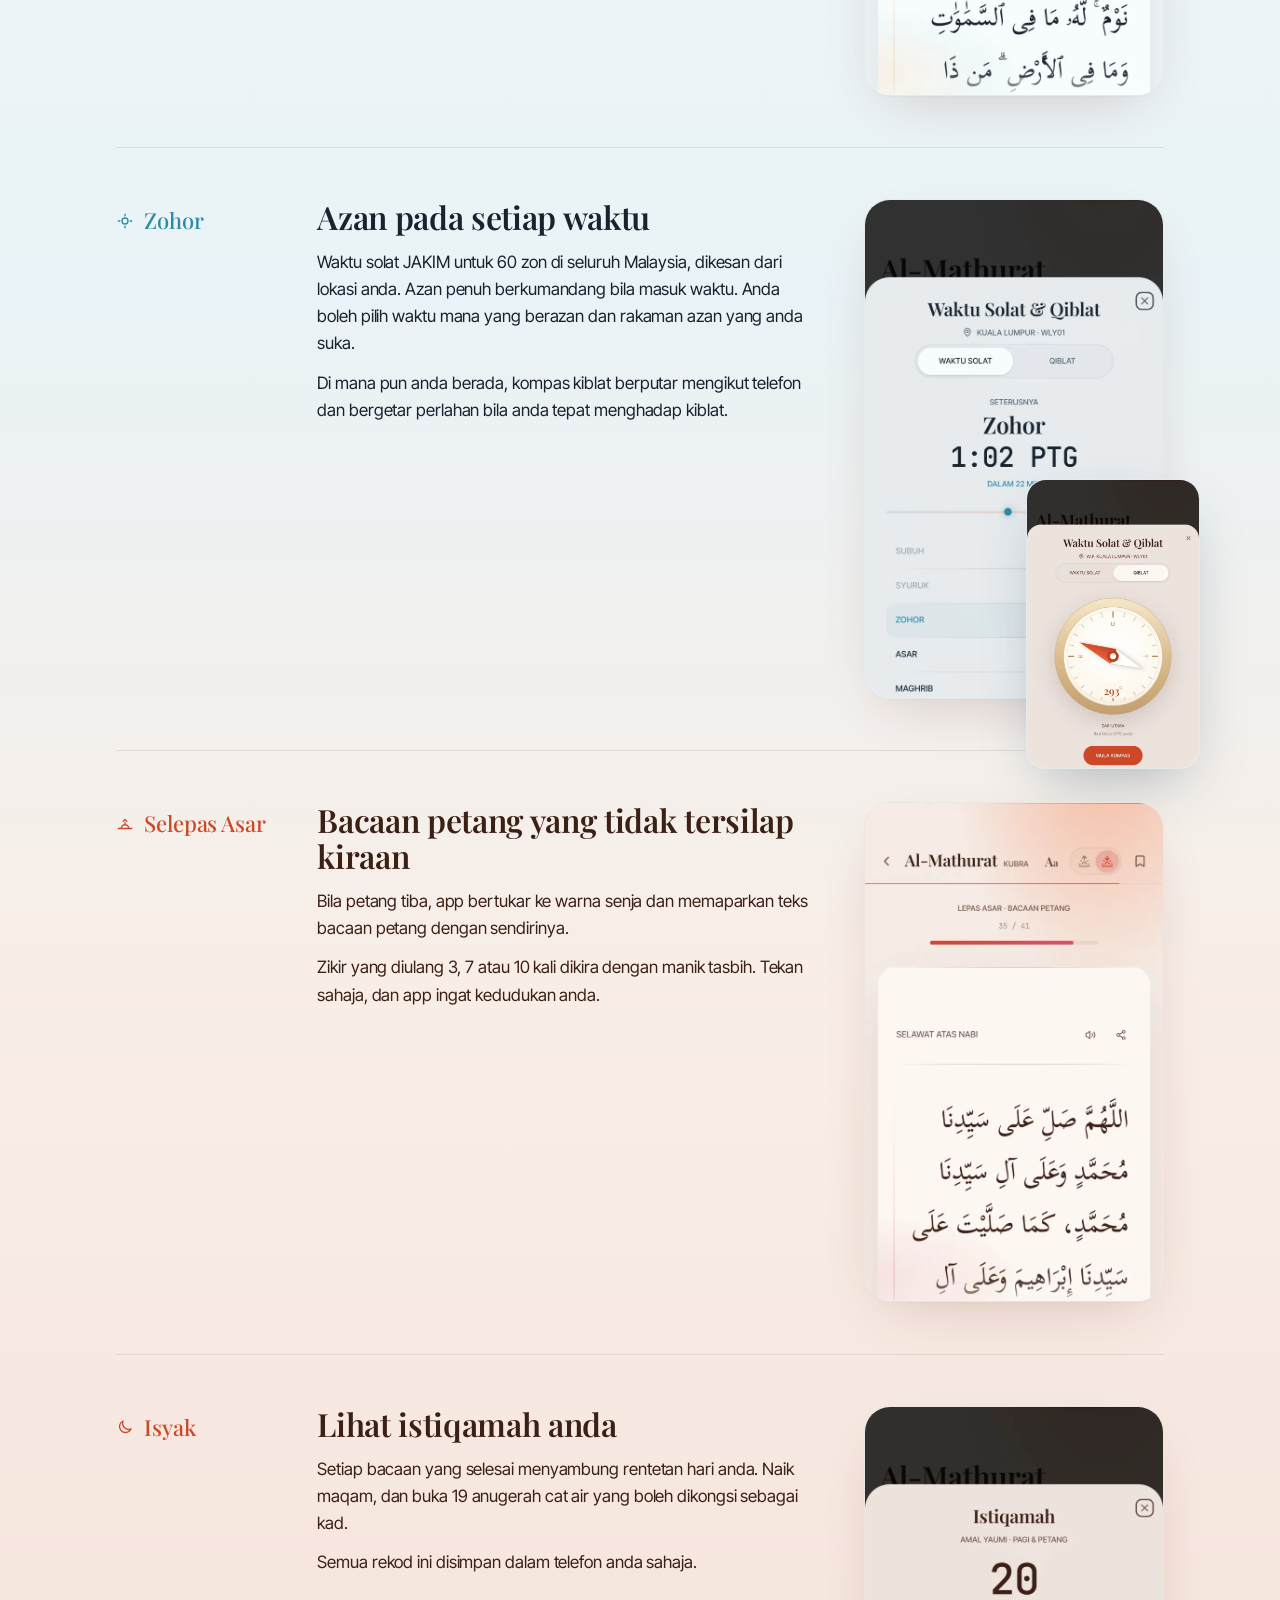
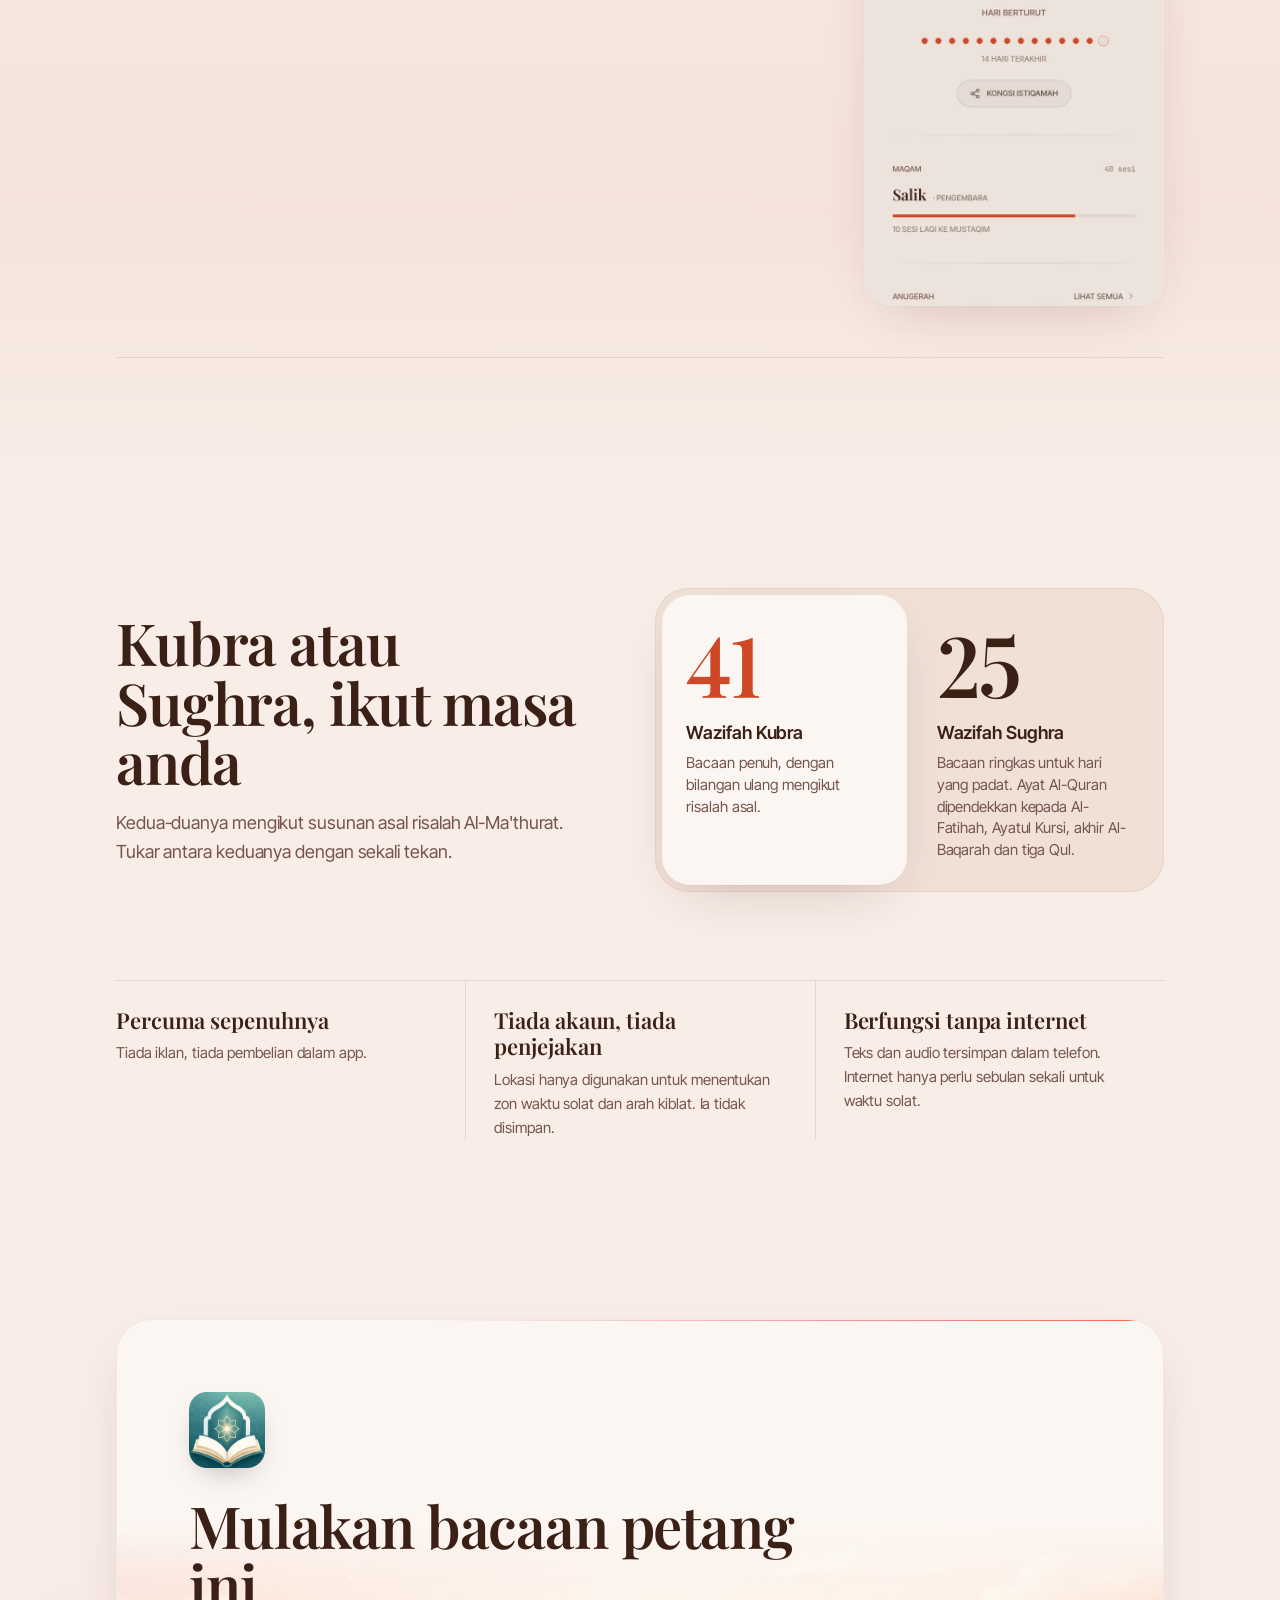
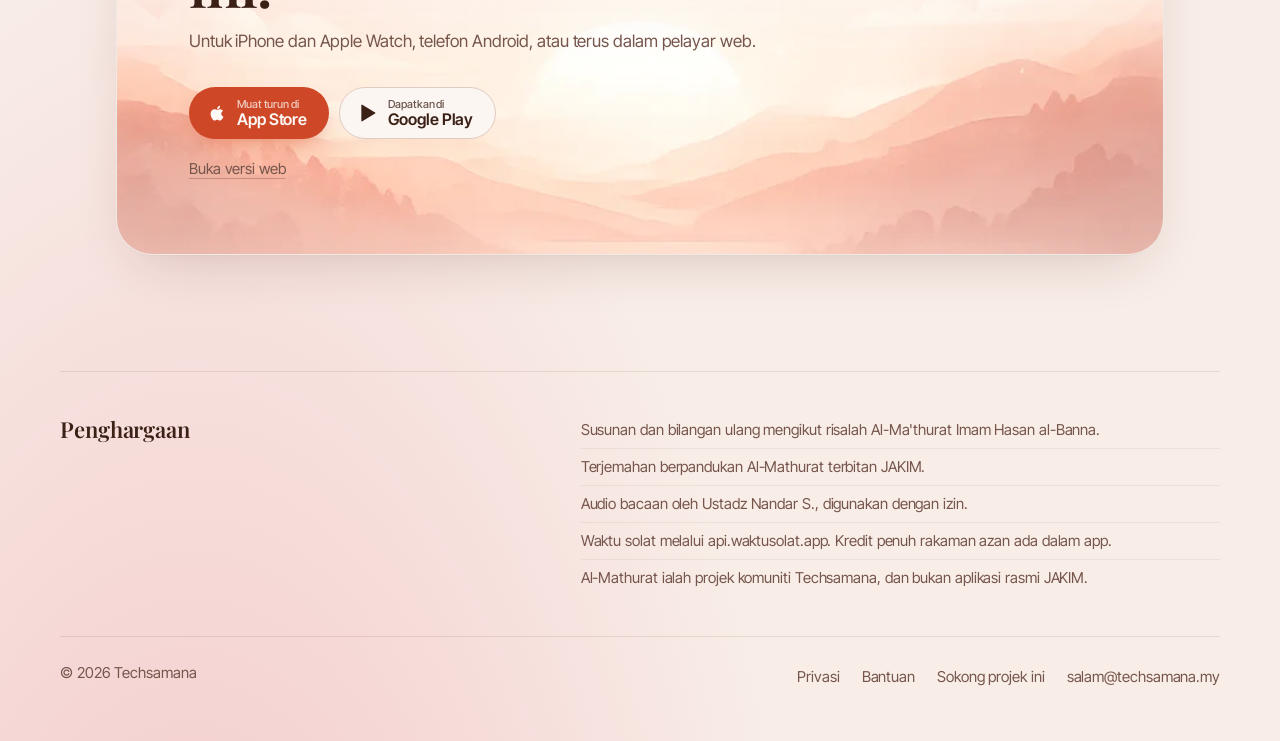
==== commit 4fcc6361: "Landing page baharu ikut design language app - Suasana Subuh/Maghrib dari token app, bertukar ikut w" ====
--- a/index.html
+++ b/index.html
@@ -3,957 +3,713 @@
 <head>
   <meta charset="UTF-8" />
   <meta name="viewport" content="width=device-width, initial-scale=1.0" />
-  <title>Al-Mathurat: Wazifah Kubra — Zikir pagi & petang JAKIM</title>
-  <meta name="description" content="Al-Mathurat — himpunan zikir pagi dan petang susunan Imam Hassan al-Banna, berpandukan PDF terbitan JAKIM. Teks Arab dan terjemahan Melayu. Percuma, tanpa iklan, tanpa pengumpulan data. Projek komuniti Techsamana." />
-  <meta name="theme-color" content="#0a3a2a" />
-
-  <meta property="og:title" content="Al-Mathurat: Wazifah Kubra" />
-  <meta property="og:description" content="Zikir pagi & petang JAKIM — teks Arab & terjemahan Melayu." />
+  <title>Al-Mathurat — Zikir pagi & petang</title>
+  <meta name="description" content="Al-Mathurat: wirid pagi dan petang susunan Imam Hasan al-Banna, dengan teks Arab, terjemahan Bahasa Melayu, audio bacaan, waktu solat JAKIM, azan dan arah kiblat. Percuma, tanpa iklan, tanpa akaun. Projek komuniti Techsamana." />
+  <meta name="theme-color" content="#eef5f8" />
+
+  <meta property="og:title" content="Al-Mathurat — Zikir pagi & petang" />
+  <meta property="og:description" content="Wirid susunan Imam Hasan al-Banna, dengan audio bacaan, waktu solat JAKIM, azan dan kiblat. Percuma, tanpa iklan." />
   <meta property="og:type" content="website" />
-
-  <link rel="icon" type="image/png" href="./assets/icon.png" />
-  <link rel="apple-touch-icon" href="./assets/icon.png" />
+  <meta property="og:url" content="https://mathurat.haaziq.dev/" />
+
+  <link rel="icon" type="image/png" href="./assets/icon-192.png" />
+  <link rel="apple-touch-icon" href="./assets/icon-192.png" />
 
   <link rel="preconnect" href="https://fonts.googleapis.com" />
   <link rel="preconnect" href="https://fonts.gstatic.com" crossorigin />
-  <link href="https://fonts.googleapis.com/css2?family=Amiri:wght@400;700&family=Cormorant+Garamond:ital,wght@0,400;0,500;1,400&family=Instrument+Serif:ital@0;1&family=Newsreader:ital,opsz,wght@0,6..72,300;0,6..72,400;0,6..72,500;1,6..72,300;1,6..72,400&display=swap" rel="stylesheet" />
+  <link href="https://fonts.googleapis.com/css2?family=Inter+Tight:wght@400;500;600&family=JetBrains+Mono:wght@500&family=Playfair+Display:wght@500;600&family=Scheherazade+New:wght@500&display=swap" rel="stylesheet" />
 
   <style>
+    /* Token diambil terus dari app (client/src/index.css): Subuh lalai,
+       .evening = Maghrib. Ditukar ikut waktu Malaysia, sama seperti app. */
     :root {
-      --paper:      #f2e9d2;
-      --paper-2:    #ebdfc2;
-      --paper-edge: #d9caa4;
-      --ink:        #171009;
-      --ink-soft:   #3a2e1e;
-      --ink-mute:   #6b5836;
-      --emerald:    #0a3a2a;
-      --emerald-dk: #052218;
-      --gold:       #a6823a;
-      --gold-soft:  #c9a55f;
-      --dawn:       #e8a57e;
-      --dawn-2:     #f3c9a8;
-      --dusk:       #1f2a4a;
-      --oxblood:    #7a2e2a;
-      --rule:       rgba(23, 16, 9, 0.18);
-      --rule-soft:  rgba(23, 16, 9, 0.08);
+      --background: 200 40% 96%;
+      --foreground: 210 35% 14%;
+      --card: 190 50% 98%;
+      --primary: 195 58% 42%;
+      --primary-foreground: 200 40% 98%;
+      --secondary: 200 35% 90%;
+      --accent: 28 80% 62%;
+      --muted-foreground: 210 18% 40%;
+      --border: 200 25% 84%;
+      --atmos-top: radial-gradient(ellipse 80% 60% at 80% -10%, hsl(30 85% 75% / 0.45), transparent 60%);
+      --atmos-bottom: radial-gradient(ellipse 90% 40% at 15% 110%, hsl(190 70% 82% / 0.5), transparent 55%);
+      --card-shadow: 0 1px 0 0 rgb(0 0 0 / 0.015), 0 20px 60px -24px rgb(20 50 70 / 0.22);
+      --ribbon: linear-gradient(to left, hsl(195 85% 60% / 0.6) 0%, hsl(28 85% 72% / 0.45) 40%, transparent 100%);
+
+      --serif: "Playfair Display", ui-serif, Georgia, serif;
+      --sans: "Inter Tight", system-ui, -apple-system, sans-serif;
+      --arabic: "Scheherazade New", "Amiri", serif;
+      --mono: "JetBrains Mono", ui-monospace, monospace;
+      --gutter: clamp(16px, 5vw, 56px);
+    }
+    .evening, .is-petang {
+      --background: 22 55% 94%;
+      --foreground: 15 45% 16%;
+      --card: 24 65% 97%;
+      --primary: 12 68% 48%;
+      --primary-foreground: 22 55% 98%;
+      --secondary: 20 45% 88%;
+      --accent: 350 60% 58%;
+      --muted-foreground: 15 22% 38%;
+      --border: 18 32% 82%;
+      --atmos-top: radial-gradient(ellipse 85% 65% at 80% -10%, hsl(18 90% 68% / 0.55), transparent 60%);
+      --atmos-bottom: radial-gradient(ellipse 90% 45% at 15% 110%, hsl(350 70% 70% / 0.38), transparent 55%);
+      --card-shadow: 0 1px 0 0 rgb(0 0 0 / 0.02), 0 20px 60px -24px rgb(90 30 20 / 0.24);
+      --ribbon: linear-gradient(to left, hsl(12 90% 55% / 0.85) 0%, hsl(350 75% 60% / 0.55) 45%, transparent 100%);
+    }
+    /* Baris "Sehari" membawa suasana sendiri walau apa mod halaman */
+    .is-pagi {
+      --foreground: 210 35% 14%;
+      --card: 190 50% 98%;
+      --primary: 195 58% 42%;
+      --secondary: 200 35% 90%;
+      --muted-foreground: 210 18% 40%;
+      --border: 200 25% 84%;
     }
 
     * { box-sizing: border-box; }
-    html, body { margin: 0; padding: 0; }
-    html { scroll-behavior: smooth; }
-
+    html, body { margin: 0; }
     body {
-      background: var(--paper);
-      color: var(--ink);
-      font-family: 'Newsreader', 'Iowan Old Style', Georgia, serif;
-      font-weight: 400;
-      font-size: 18px;
-      line-height: 1.55;
+      font-family: var(--sans);
+      font-size: 17px;
+      line-height: 1.6;
+      letter-spacing: -0.005em;
+      color: hsl(var(--foreground));
+      background-color: hsl(var(--background));
+      background-image: var(--atmos-top), var(--atmos-bottom);
+      background-repeat: no-repeat;
+      background-size: 100% 100vh, 100% 100%;
       -webkit-font-smoothing: antialiased;
-      text-rendering: optimizeLegibility;
       overflow-x: hidden;
-    }
-
-    /* Paper grain overlay */
-    body::before {
-      content: '';
+      transition: background-color 450ms ease, color 450ms ease;
+    }
+    body::after {
+      content: "";
       position: fixed;
       inset: 0;
+      z-index: -1;
       pointer-events: none;
-      z-index: 100;
-      background-image: url("data:image/svg+xml;utf8,<svg xmlns='http://www.w3.org/2000/svg' width='220' height='220'><filter id='n'><feTurbulence type='fractalNoise' baseFrequency='0.9' numOctaves='2' stitchTiles='stitch'/><feColorMatrix values='0 0 0 0 0.09 0 0 0 0 0.06 0 0 0 0 0.03 0 0 0 0.55 0'/></filter><rect width='100%25' height='100%25' filter='url(%23n)'/></svg>");
-      opacity: 0.22;
+      opacity: 0.035;
+      background-image: url("data:image/svg+xml;utf8,<svg viewBox='0 0 160 160' xmlns='http://www.w3.org/2000/svg'><filter id='n'><feTurbulence type='fractalNoise' baseFrequency='0.9' numOctaves='2' stitchTiles='stitch'/><feColorMatrix values='0 0 0 0 0  0 0 0 0 0  0 0 0 0 0  0 0 0 0.5 0'/></filter><rect width='100%' height='100%' filter='url(%23n)'/></svg>");
+      background-size: 160px 160px;
       mix-blend-mode: multiply;
     }
-
-    /* Soft vignette + warm wash */
-    body::after {
-      content: '';
-      position: fixed;
-      inset: 0;
+    ::selection { background: hsl(var(--primary) / 0.25); }
+
+    a { color: inherit; }
+    img { display: block; max-width: 100%; }
+    :focus-visible {
+      outline: 2px solid hsl(var(--primary) / 0.6);
+      outline-offset: 3px;
+      border-radius: 10px;
+    }
+    .skip {
+      position: absolute; left: 16px; top: -60px; z-index: 10;
+      background: hsl(var(--foreground)); color: hsl(var(--background));
+      padding: 10px 16px; border-radius: 999px; text-decoration: none; font-weight: 500;
+    }
+    .skip:focus { top: 12px; }
+
+    .wrap { max-width: 1160px; margin: 0 auto; padding: 0 var(--gutter); }
+
+    /* Mod hanya-pagi / hanya-petang: teks yang bertukar dengan suasana */
+    .only-petang { display: none; }
+    .evening .only-petang { display: revert; }
+    .evening .only-pagi { display: none; }
+
+    /* ------------------------- Bar atas ------------------------- */
+    .top {
+      position: relative;
+      display: flex; align-items: center; justify-content: space-between;
+      gap: 16px;
+      padding-top: 20px; padding-bottom: 20px;
+    }
+    .wordmark {
+      font-family: var(--serif); font-weight: 600; font-size: 22px;
+      letter-spacing: -0.01em; text-decoration: none;
+      display: flex; align-items: center; gap: 10px;
+    }
+    .wordmark img { width: 32px; height: 32px; border-radius: 9px; }
+    .top-actions { display: flex; align-items: center; gap: 12px; }
+
+    /* Suis Pagi/Petang — salinan pil di papan pemuka app */
+    .mode {
+      display: inline-flex; padding: 4px; gap: 2px;
+      border-radius: 999px;
+      background: hsl(var(--secondary) / 0.8);
+      border: 1px solid hsl(var(--foreground) / 0.06);
+    }
+    .mode button {
+      appearance: none; border: 0; cursor: pointer;
+      display: inline-flex; align-items: center; gap: 7px;
+      min-height: 36px; padding: 0 14px;
+      border-radius: 999px;
+      background: transparent;
+      font: 500 14px/1 var(--sans);
+      color: hsl(var(--muted-foreground));
+      transition: background-color 300ms ease, color 300ms ease, box-shadow 300ms ease;
+    }
+    .mode button[aria-pressed="true"] {
+      background: hsl(var(--card));
+      color: hsl(var(--foreground));
+      box-shadow: 0 1px 2px rgb(0 0 0 / 0.06), 0 6px 16px -8px rgb(0 0 0 / 0.18);
+    }
+    .mode svg { width: 16px; height: 16px; }
+    .top-get {
+      text-decoration: none; font-weight: 500; font-size: 15px;
+      color: hsl(var(--primary));
+      padding: 8px 4px;
+    }
+
+    /* ------------------------- Hero ------------------------- */
+    .hero { position: relative; padding-bottom: clamp(56px, 8vw, 110px); }
+    .ribbon {
+      position: absolute; top: 0; right: 0; width: 60%; height: 1px;
+      background: var(--ribbon);
+    }
+    .hero-grid {
+      display: grid;
+      grid-template-columns: minmax(0, 1fr) minmax(0, 450px);
+      gap: clamp(32px, 5vw, 64px);
+      align-items: center;
+      padding-top: clamp(32px, 6vw, 72px);
+    }
+    .hero h1 {
+      font-family: var(--serif); font-weight: 600;
+      font-size: clamp(50px, 6.8vw, 96px);
+      line-height: 0.95; letter-spacing: -0.025em;
+      white-space: nowrap;
+      margin: 0;
+    }
+    .dateline {
+      margin: 18px 0 0;
+      display: flex; align-items: center; gap: 12px; flex-wrap: wrap;
+      font-size: 14px; font-weight: 500; letter-spacing: 0.02em;
+      color: hsl(var(--muted-foreground));
+    }
+    .dateline .sep { width: 1px; height: 14px; background: hsl(var(--foreground) / 0.18); }
+    .lede {
+      margin: 28px 0 0; max-width: 32em;
+      font-size: clamp(18px, 1.6vw, 20px); line-height: 1.55;
+    }
+    .stores { display: flex; flex-wrap: wrap; gap: 10px; margin-top: 32px; }
+    .store {
+      display: inline-flex; align-items: center; gap: 10px;
+      min-height: 52px; padding: 0 22px 0 18px;
+      border-radius: 999px;
+      text-decoration: none;
+      font-weight: 600; font-size: 16px;
+      transition: transform 200ms ease, box-shadow 200ms ease;
+    }
+    .store svg { width: 20px; height: 20px; flex: none; }
+    .store small { display: block; font-weight: 500; font-size: 11px; opacity: 0.75; line-height: 1.1; }
+    .store span { line-height: 1.15; }
+    .store--solid {
+      background: hsl(var(--primary)); color: hsl(var(--primary-foreground));
+      box-shadow: 0 10px 24px -12px hsl(var(--primary) / 0.7);
+    }
+    .store--quiet {
+      background: hsl(var(--card)); color: hsl(var(--foreground));
+      border: 1px solid hsl(var(--border));
+    }
+    .store:hover { transform: translateY(-1px); }
+    .web-link {
+      display: inline-block; margin-top: 18px;
+      font-size: 15px; color: hsl(var(--muted-foreground));
+      text-underline-offset: 4px; text-decoration-color: hsl(var(--foreground) / 0.25);
+    }
+    .web-link:hover { color: hsl(var(--foreground)); }
+
+    /* Kad bacaan — kad sebenar dari skrin bacaan app */
+    .reader { position: relative; }
+    /* Ufuk kabus — ilustrasi kad sapaan di papan pemuka app */
+    .horizon {
+      position: absolute; left: 0; right: 0; bottom: 0; height: 62%;
       pointer-events: none;
-      z-index: 99;
-      background:
-        radial-gradient(140% 90% at 50% -10%, rgba(242, 233, 210, 0) 40%, rgba(140, 108, 54, 0.12) 90%),
-        radial-gradient(60% 40% at 15% 10%, rgba(248, 210, 150, 0.18), transparent 70%);
-    }
-
-    a { color: inherit; text-decoration: none; }
-
-    /* Focus rings — visible keyboard navigation */
-    *:focus { outline: none; }
-    a:focus-visible,
-    summary:focus-visible,
-    button:focus-visible,
-    [tabindex]:focus-visible {
-      outline: 2px solid var(--emerald);
-      outline-offset: 3px;
-      border-radius: 2px;
-    }
-
-    /* Skip link — WCAG keyboard nav */
-    .skip-link {
-      position: absolute;
-      top: -48px;
-      left: 14px;
-      background: var(--ink);
-      color: var(--paper);
-      padding: 10px 18px;
-      font-family: 'Cormorant Garamond', serif;
-      font-size: 13px;
-      letter-spacing: 0.2em;
-      text-transform: uppercase;
-      z-index: 1000;
-      transition: top 0.2s ease-out;
-    }
-    .skip-link:focus { top: 14px; }
-
-    /* Link underline style */
-    .ul-link {
+      -webkit-mask-image: linear-gradient(to bottom, transparent 0%, #000 45%);
+              mask-image: linear-gradient(to bottom, transparent 0%, #000 45%);
+    }
+    .horizon img { position: absolute; inset: 0; width: 100%; height: 100%; object-fit: cover; transition: opacity 600ms ease; }
+    .horizon .sunset { opacity: 0; }
+    .evening .horizon .sunset { opacity: 1; }
+    .evening .horizon .sunrise { opacity: 0; }
+
+    .card {
+      background: hsl(var(--card));
+      border: 1px solid hsl(var(--foreground) / 0.06);
+      border-radius: 28px;
+      box-shadow: var(--card-shadow);
+      padding: 26px 26px 22px;
+      transition: background-color 450ms ease;
+    }
+    .card-head {
+      display: flex; justify-content: space-between; align-items: baseline; gap: 12px;
+      padding-bottom: 16px;
+      border-bottom: 1px solid hsl(var(--foreground) / 0.08);
+    }
+    .card-title { font-size: 13px; font-weight: 600; letter-spacing: 0.04em; text-transform: uppercase; color: hsl(var(--muted-foreground)); }
+    .card-step { font-family: var(--mono); font-size: 13px; color: hsl(var(--muted-foreground)); font-variant-numeric: tabular-nums; }
+    .ayah {
+      font-family: var(--arabic); font-weight: 500;
+      direction: rtl; text-align: right;
+      font-size: clamp(28px, 3vw, 34px);
+      line-height: 2.05;
+      margin: 18px 0 10px;
+    }
+    .tr {
+      margin: 0; font-size: 15px; line-height: 1.6;
+      color: hsl(var(--muted-foreground));
+    }
+    .counter {
+      display: flex; align-items: center; justify-content: space-between; gap: 12px;
+      margin-top: 22px;
+    }
+    .tap {
+      appearance: none; cursor: pointer; flex: none;
+      width: 52px; height: 52px; border-radius: 50%;
+      display: grid; place-items: center;
+      font: 400 26px/1 var(--sans);
+    }
+    .tap--minus { background: transparent; border: 1px solid hsl(var(--border)); color: hsl(var(--muted-foreground)); width: 44px; height: 44px; font-size: 22px; }
+    .tap--plus {
+      border: 0; background: hsl(var(--primary)); color: hsl(var(--primary-foreground));
+      box-shadow: 0 10px 22px -10px hsl(var(--primary) / 0.8);
+    }
+    .tap:active { transform: scale(0.95); }
+    .beads {
+      flex: 1; min-height: 52px;
+      display: flex; align-items: center; justify-content: center; gap: 12px;
+      border-radius: 999px;
+      background: hsl(var(--background) / 0.7);
+      border: 1px solid hsl(var(--foreground) / 0.06);
+    }
+    .bead { width: 11px; height: 11px; border-radius: 50%; border: 1.5px solid hsl(var(--primary) / 0.45); }
+    .bead.on { background: hsl(var(--primary)); border-color: hsl(var(--primary)); }
+    .bead.pop { animation: pop 280ms ease-out; }
+    @keyframes pop { 0% { transform: scale(0.4); } 60% { transform: scale(1.35); } 100% { transform: scale(1); } }
+    .count { font-family: var(--mono); font-weight: 500; font-size: 22px; font-variant-numeric: tabular-nums; margin-left: 6px; }
+    .count small { font-size: 14px; color: hsl(var(--muted-foreground)); }
+    .card-note {
+      margin: 14px 4px 0; min-height: 1.6em;
+      font-size: 14px; color: hsl(var(--muted-foreground));
+    }
+
+    /* ------------------------- Sehari ------------------------- */
+    .day {
       position: relative;
-      display: inline-block;
-    }
-    .ul-link::after {
-      content: '';
-      position: absolute;
-      left: 0; right: 0; bottom: -2px;
-      height: 1px;
-      background: currentColor;
-      opacity: 0.4;
-      transform-origin: left;
-      transition: transform 0.4s cubic-bezier(.2,.8,.2,1), opacity 0.3s;
-    }
-    .ul-link:hover::after { opacity: 0.9; transform: scaleX(1.02); }
-
-    /* ==================== MASTHEAD ==================== */
-    .masthead {
-      position: relative;
-      z-index: 2;
-      padding: 22px 40px 18px;
+      /* Langit sehari: pinggir lutsinar supaya bercantum dgn suasana halaman */
+      background: linear-gradient(180deg,
+        hsl(200 40% 96% / 0) 0%, hsl(200 40% 96%) 9%, hsl(196 42% 94%) 38%,
+        hsl(24 60% 94%) 62%, hsl(18 55% 91%) 91%, hsl(18 55% 91% / 0) 100%);
+      padding: clamp(72px, 9vw, 120px) 0;
+    }
+    .section-head { max-width: 640px; }
+    .section-head h2, .twin h2, .get h2 {
+      font-family: var(--serif); font-weight: 600;
+      font-size: clamp(36px, 5vw, 58px);
+      line-height: 1.02; letter-spacing: -0.02em;
+      margin: 0;
+    }
+    .section-head p { margin: 18px 0 0; font-size: 18px; color: hsl(var(--muted-foreground)); max-width: 34em; }
+
+    .hours { list-style: none; margin: clamp(48px, 6vw, 80px) 0 0; padding: 0; }
+    .hour {
       display: grid;
-      grid-template-columns: 1fr auto 1fr;
-      align-items: center;
-      gap: 20px;
-      border-bottom: 1px solid var(--rule);
-      font-family: 'Cormorant Garamond', serif;
-      font-size: 12px;
-      letter-spacing: 0.2em;
-      text-transform: uppercase;
-      color: var(--ink-soft);
-    }
-    .masthead-left { justify-self: start; }
-    .masthead-right { justify-self: end; font-variant-numeric: oldstyle-nums; }
-    .masthead-brand {
-      justify-self: center;
-      font-family: 'Instrument Serif', serif;
-      font-style: italic;
-      font-size: 22px;
-      letter-spacing: 0;
-      text-transform: none;
-      color: var(--ink);
-      line-height: 1;
-    }
-    .masthead .dot {
-      display: inline-block;
-      width: 4px; height: 4px;
-      border-radius: 50%;
-      background: var(--gold);
-      margin: 0 8px;
-      vertical-align: middle;
-    }
-
-    /* ==================== HERO ==================== */
-    .hero {
-      position: relative;
-      padding: 80px 40px 90px;
-      overflow: hidden;
-    }
-    .hero-grid {
-      position: relative;
-      max-width: 1280px;
-      margin: 0 auto;
-      display: grid;
-      grid-template-columns: 1fr 1.1fr;
-      gap: 60px;
+      grid-template-columns: 150px minmax(0, 1fr) minmax(0, 300px);
+      gap: clamp(20px, 4vw, 56px);
       align-items: start;
-    }
-
-    .hero-label {
-      font-family: 'Cormorant Garamond', serif;
-      font-size: 12px;
-      letter-spacing: 0.32em;
-      text-transform: uppercase;
-      color: var(--emerald);
-      margin-bottom: 28px;
-      display: flex;
-      align-items: center;
-      gap: 14px;
-    }
-    .hero-label::before,
-    .hero-label::after {
-      content: '';
-      flex: 0 0 28px;
-      height: 1px;
-      background: var(--emerald);
-      opacity: 0.4;
-    }
-    .hero-label::after { flex: 1 1 auto; }
-
-    .hero-display {
-      font-family: 'Instrument Serif', serif;
-      font-weight: 400;
-      font-size: clamp(48px, 7.5vw, 104px);
-      line-height: 0.96;
-      letter-spacing: -0.015em;
-      color: var(--ink);
-      margin: 0 0 34px;
-    }
-    .hero-display em {
-      font-style: italic;
-      color: var(--emerald);
-    }
-    .hero-display .amp {
-      font-style: italic;
-      color: var(--gold);
-      display: inline-block;
-      transform: translateY(0.03em);
-    }
-
-    .hero-lede {
-      font-family: 'Newsreader', serif;
-      font-size: 18px;
-      line-height: 1.55;
-      color: var(--ink-soft);
-      max-width: 440px;
-      margin: 0 0 36px;
-    }
-    .hero-lede .dropcap {
-      font-family: 'Instrument Serif', serif;
-      float: left;
-      font-size: 58px;
-      line-height: 0.88;
-      padding: 6px 10px 0 0;
-      color: var(--emerald);
-      font-style: italic;
-    }
-
-    .hero-cta {
-      display: flex;
-      flex-direction: column;
-      gap: 14px;
-      align-items: flex-start;
-    }
-    .cta-link {
-      font-family: 'Instrument Serif', serif;
-      font-style: italic;
-      font-size: 24px;
-      color: var(--ink);
-      display: inline-flex;
-      align-items: center;
-      gap: 14px;
-      padding: 10px 0 6px;
-      min-height: 44px;
-      border-bottom: 1px solid var(--ink);
-      transition: gap 0.4s cubic-bezier(.2,.8,.2,1), color 0.3s;
-    }
-    .cta-link:hover { gap: 22px; color: var(--emerald); }
-    .cta-link .arrow {
-      display: inline-block;
-      width: 28px;
-      height: 1px;
-      background: currentColor;
-      position: relative;
-    }
-    .cta-link .arrow::after {
-      content: '';
-      position: absolute;
-      right: 0; top: 50%;
-      width: 8px; height: 8px;
-      border-top: 1px solid currentColor;
-      border-right: 1px solid currentColor;
-      transform: translateY(-50%) rotate(45deg);
-    }
-    .cta-meta {
-      font-family: 'Cormorant Garamond', serif;
-      font-size: 11px;
-      letter-spacing: 0.26em;
-      text-transform: uppercase;
-      color: var(--ink-mute);
-    }
-
-    /* Arabic hero column */
-    .hero-arabic {
-      position: relative;
-      min-height: 480px;
-      display: flex;
-      align-items: center;
-      justify-content: center;
-    }
-    .hero-arabic .arabic-bg {
-      font-family: 'Amiri', serif;
-      font-weight: 400;
-      font-size: clamp(120px, 16vw, 220px);
-      color: var(--emerald);
-      line-height: 1;
-      direction: rtl;
-      letter-spacing: -0.01em;
-      text-align: center;
-      position: relative;
-      z-index: 2;
-    }
-    .hero-arabic .arabic-bg::before {
-      content: '';
-      position: absolute;
-      inset: -8% -12%;
-      background: radial-gradient(circle, var(--paper-2) 0%, transparent 62%);
-      z-index: -1;
-    }
-    .hero-arabic .translit {
-      position: absolute;
-      bottom: 6%;
-      left: 50%;
-      transform: translateX(-50%);
-      font-family: 'Cormorant Garamond', serif;
-      font-style: italic;
-      font-size: 18px;
-      color: var(--ink-mute);
-      letter-spacing: 0.08em;
-      white-space: nowrap;
-    }
-    .hero-arabic .seal {
-      position: absolute;
-      top: 10%;
-      right: 4%;
-      width: 92px;
-      height: 92px;
-      opacity: 0.85;
-    }
-
-    /* ==================== ORNAMENT ==================== */
-    .ornament {
-      display: flex;
-      align-items: center;
-      justify-content: center;
-      gap: 18px;
-      padding: 18px 0;
-      color: var(--gold);
-    }
-    .ornament .line {
-      width: 80px;
-      height: 1px;
-      background: currentColor;
-      opacity: 0.5;
-    }
-    .ornament .glyph {
-      font-family: 'Instrument Serif', serif;
-      font-size: 22px;
-      letter-spacing: 0.4em;
-      padding-right: 0;
-    }
-
-    /* ==================== CHAPTER ==================== */
-    .chapter {
-      position: relative;
-      padding: 80px 40px;
-      border-top: 1px solid var(--rule-soft);
-    }
-    .chapter-inner {
-      position: relative;
-      max-width: 1080px;
-      margin: 0 auto;
-      display: grid;
-      grid-template-columns: 180px 1fr 200px;
-      gap: 40px;
-      align-items: start;
-    }
-    .folio {
-      font-family: 'Cormorant Garamond', serif;
-      font-style: italic;
-      font-size: 14px;
-      color: var(--ink-mute);
-      letter-spacing: 0.15em;
-      text-transform: uppercase;
-      padding-top: 18px;
-      border-top: 1px solid var(--ink);
-    }
-    .chapter-body {
-      max-width: 560px;
-    }
-    .chapter-title {
-      font-family: 'Instrument Serif', serif;
-      font-weight: 400;
-      font-size: clamp(32px, 4.5vw, 54px);
-      line-height: 1.05;
-      letter-spacing: -0.01em;
-      color: var(--ink);
-      margin: 0 0 28px;
-    }
-    .chapter-title em {
-      font-style: italic;
-      color: var(--emerald);
-    }
-    .chapter-body p {
-      margin: 0 0 18px;
-      color: var(--ink-soft);
-      font-size: 18px;
-      line-height: 1.65;
-    }
-    .chapter-body p strong { color: var(--ink); font-weight: 500; }
-    .chapter-body p em {
-      font-family: 'Amiri', serif;
-      font-style: normal;
-      color: var(--oxblood);
-    }
-
-    .marginalia {
-      font-family: 'Cormorant Garamond', serif;
-      font-style: italic;
-      font-size: 15px;
-      line-height: 1.5;
-      color: var(--ink-mute);
-      padding-top: 22px;
-      position: relative;
-      padding-left: 16px;
-    }
-    .marginalia::before {
-      content: '❦';
-      position: absolute;
-      top: 18px;
-      left: 0;
-      color: var(--gold);
-      font-size: 14px;
-    }
-    .marginalia strong {
-      font-family: 'Amiri', serif;
-      font-style: normal;
-      color: var(--oxblood);
-      font-weight: 400;
-    }
-
-    /* ==================== FEATURE LIST ==================== */
-    .feature-list {
-      list-style: none;
-      padding: 0;
-      margin: 0;
-    }
-    .feature-list li {
-      display: grid;
-      grid-template-columns: 60px 1fr;
-      gap: 24px;
-      padding: 26px 0;
-      border-top: 1px solid var(--rule-soft);
-      align-items: baseline;
-    }
-    .feature-list li:first-child { border-top: 1px solid var(--ink); }
-    .feature-list li:last-child { border-bottom: 1px solid var(--rule); }
-    .feature-list .roman {
-      font-family: 'Instrument Serif', serif;
-      font-style: italic;
-      font-size: 28px;
-      color: var(--gold);
-      line-height: 1;
-    }
-    .feature-list h3 {
-      font-family: 'Instrument Serif', serif;
-      font-weight: 400;
-      font-size: 24px;
-      margin: 0 0 6px;
-      color: var(--ink);
-      letter-spacing: -0.005em;
-    }
-    .feature-list p {
-      margin: 0;
-      font-size: 16px;
-      color: var(--ink-soft);
-      line-height: 1.55;
-      max-width: 520px;
-    }
-
-    /* ==================== DUALITY (DAWN / DUSK) ==================== */
-    .duality {
-      position: relative;
-      display: grid;
-      grid-template-columns: 1fr 1fr;
-      min-height: 520px;
-      margin: 60px 0;
-      overflow: hidden;
-      border-top: 1px solid var(--rule-soft);
-      border-bottom: 1px solid var(--rule-soft);
-    }
-    .duality > div {
-      position: relative;
-      padding: 70px 50px;
-      display: flex;
-      flex-direction: column;
-      justify-content: space-between;
-      min-height: 460px;
-    }
-    .dawn-panel {
-      background:
-        radial-gradient(120% 90% at 30% 80%, rgba(244, 198, 160, 0.55), transparent 65%),
-        linear-gradient(180deg, #f6ead1 0%, #f0d7b3 100%);
-      color: var(--ink);
-    }
-    .dusk-panel {
-      background:
-        radial-gradient(120% 90% at 70% 20%, rgba(60, 78, 120, 0.55), transparent 65%),
-        linear-gradient(180deg, #1c2740 0%, #0e1528 100%);
-      color: #e8dfc9;
-    }
-    .duality .time-label {
-      font-family: 'Cormorant Garamond', serif;
-      font-style: italic;
-      font-size: 13px;
-      letter-spacing: 0.25em;
-      text-transform: uppercase;
-      opacity: 0.75;
-    }
-    .duality .time-arabic {
-      font-family: 'Amiri', serif;
-      font-size: 88px;
-      line-height: 1;
-      direction: rtl;
-      margin: 24px 0;
-    }
-    .dawn-panel .time-arabic { color: var(--emerald); }
-    .dusk-panel .time-arabic { color: #d4b16a; }
-    .duality h3 {
-      font-family: 'Instrument Serif', serif;
-      font-style: italic;
-      font-weight: 400;
-      font-size: 40px;
+      padding: clamp(36px, 4vw, 52px) 0;
+      border-top: 1px solid hsl(var(--foreground) / 0.1);
+      color: hsl(var(--foreground));
+    }
+    .hour:last-child { border-bottom: 1px solid hsl(var(--foreground) / 0.1); }
+    .when {
+      font-family: var(--serif); font-weight: 500; font-size: 22px;
+      color: hsl(var(--primary));
+      display: flex; align-items: center; gap: 10px;
+      padding-top: 4px;
+    }
+    .when svg { width: 18px; height: 18px; flex: none; }
+    .hour h3 {
+      font-family: var(--serif); font-weight: 600;
+      font-size: clamp(26px, 2.6vw, 32px); line-height: 1.12; letter-spacing: -0.01em;
       margin: 0 0 14px;
-      line-height: 1;
-    }
-    .duality p {
-      font-family: 'Newsreader', serif;
-      font-size: 16px;
-      line-height: 1.55;
-      max-width: 380px;
-      margin: 0;
-      opacity: 0.9;
-    }
-    .duality .corner {
-      position: absolute;
-      top: 24px;
-      font-family: 'Cormorant Garamond', serif;
-      font-size: 11px;
-      letter-spacing: 0.22em;
-      text-transform: uppercase;
-      opacity: 0.6;
-    }
-    .dawn-panel .corner { left: 50px; }
-    .dusk-panel .corner { right: 50px; }
-
-    /* Horizon seam between panels */
-    .duality::before {
-      content: '';
-      position: absolute;
-      top: 0; bottom: 0;
-      left: 50%;
-      width: 1px;
-      background: linear-gradient(180deg, transparent, rgba(166, 130, 58, 0.5), transparent);
-      z-index: 3;
-    }
-
-    /* ==================== MANIFESTO ==================== */
-    .manifesto {
-      padding: 100px 40px 110px;
-      text-align: center;
-      border-top: 1px solid var(--rule-soft);
-      position: relative;
-    }
-    .manifesto blockquote {
-      margin: 0 auto;
-      max-width: 900px;
-      font-family: 'Instrument Serif', serif;
-      font-style: italic;
-      font-size: clamp(36px, 5.5vw, 72px);
-      line-height: 1.1;
-      letter-spacing: -0.015em;
-      color: var(--emerald);
-    }
-    .manifesto blockquote .accent { color: var(--gold); font-style: normal; }
-    .manifesto .attribution {
-      margin-top: 36px;
-      font-family: 'Cormorant Garamond', serif;
-      font-style: italic;
-      font-size: 14px;
-      letter-spacing: 0.15em;
-      text-transform: uppercase;
-      color: var(--ink-mute);
-    }
-
-    /* ==================== COLOPHON / FOOTER ==================== */
-    .colophon {
-      background: var(--emerald-dk);
-      color: #d4c9ac;
-      padding: 72px 40px 44px;
-      position: relative;
-    }
-    .colophon::before {
-      content: '';
-      position: absolute;
-      top: 0; left: 0; right: 0;
-      height: 1px;
-      background: linear-gradient(90deg, transparent, var(--gold), transparent);
-    }
-    .colophon-inner {
-      max-width: 1080px;
-      margin: 0 auto;
-    }
-    .colophon-top {
-      display: grid;
-      grid-template-columns: 1.4fr 1fr 1fr 1fr;
-      gap: 40px;
-      padding-bottom: 56px;
-      border-bottom: 1px solid rgba(212, 201, 172, 0.15);
-    }
-    .colophon-brand {
-      font-family: 'Instrument Serif', serif;
-      font-style: italic;
-      font-size: 40px;
-      color: var(--gold-soft);
-      line-height: 1;
-      margin: 0 0 14px;
-    }
-    .colophon-tag {
-      font-family: 'Cormorant Garamond', serif;
-      font-size: 12px;
-      letter-spacing: 0.22em;
-      text-transform: uppercase;
-      color: rgba(212, 201, 172, 0.6);
-    }
-    .colophon-col h4 {
-      font-family: 'Cormorant Garamond', serif;
-      font-style: italic;
-      font-size: 12px;
-      letter-spacing: 0.25em;
-      text-transform: uppercase;
-      color: rgba(212, 201, 172, 0.5);
-      margin: 0 0 10px;
-      font-weight: 400;
-    }
-    .colophon-col p {
-      font-family: 'Newsreader', serif;
-      font-size: 16px;
-      color: #d4c9ac;
-      margin: 0;
-      line-height: 1.4;
-    }
-    .colophon-col a {
-      color: inherit;
-      transition: color 0.3s;
-    }
-    .colophon-col a:hover { color: var(--gold-soft); }
-
-    .colophon-bottom {
-      display: flex;
-      justify-content: space-between;
-      align-items: center;
-      padding-top: 28px;
-      font-family: 'Cormorant Garamond', serif;
-      font-size: 12px;
-      letter-spacing: 0.2em;
-      text-transform: uppercase;
-      color: rgba(212, 201, 172, 0.55);
-      flex-wrap: wrap;
-      gap: 18px;
-    }
-    .colophon-bottom nav {
-      display: flex;
-      gap: 28px;
-    }
-    .colophon-bottom nav a {
-      color: rgba(212, 201, 172, 0.75);
-      transition: color 0.3s;
-      display: inline-flex;
-      align-items: center;
-      min-height: 44px;
-      padding: 6px 2px;
-    }
-    .colophon-col a { display: inline-block; padding: 4px 0; min-height: 28px; }
-    .colophon-bottom nav a:hover { color: var(--gold-soft); }
-
-    /* ==================== ENTRANCE ANIMATIONS ==================== */
-    @keyframes rise {
-      from { opacity: 0; transform: translateY(16px); }
-      to   { opacity: 1; transform: translateY(0); }
-    }
-    @keyframes unblur {
-      from { opacity: 0; filter: blur(6px); transform: scale(0.98); }
-      to   { opacity: 1; filter: blur(0);   transform: scale(1); }
-    }
-    @keyframes widen {
-      from { transform: scaleX(0); }
-      to   { transform: scaleX(1); }
-    }
-
-    .masthead > * { animation: rise 0.9s 0.05s both cubic-bezier(.2,.8,.2,1); }
-    .hero-label { animation: rise 0.9s 0.15s both cubic-bezier(.2,.8,.2,1); }
-    .hero-label::before { animation: widen 0.9s 0.3s both cubic-bezier(.2,.8,.2,1); transform-origin: left; }
-    .hero-display { animation: rise 1s 0.3s both cubic-bezier(.2,.8,.2,1); }
-    .hero-lede { animation: rise 1s 0.5s both cubic-bezier(.2,.8,.2,1); }
-    .hero-cta { animation: rise 1s 0.65s both cubic-bezier(.2,.8,.2,1); }
-    .hero-arabic .arabic-bg { animation: unblur 1.6s 0.45s both cubic-bezier(.2,.8,.2,1); }
-    .hero-arabic .translit { animation: rise 1s 0.95s both cubic-bezier(.2,.8,.2,1); }
-    .hero-arabic .seal { animation: rise 1s 1.05s both cubic-bezier(.2,.8,.2,1); }
-
-    /* ==================== REVEAL ON SCROLL ==================== */
-    .reveal { opacity: 0; transform: translateY(24px); transition: opacity 0.9s cubic-bezier(.2,.8,.2,1), transform 0.9s cubic-bezier(.2,.8,.2,1); }
-    .reveal.visible { opacity: 1; transform: translateY(0); }
-
-    /* ==================== RESPONSIVE ==================== */
-    @media (max-width: 960px) {
-      .masthead { padding: 18px 22px; font-size: 10px; }
-      .masthead-brand { font-size: 18px; }
-      .hero { padding: 50px 22px 70px; }
-      .hero-grid { grid-template-columns: 1fr; gap: 36px; }
-      .hero-arabic { min-height: 280px; order: -1; }
-      .hero-arabic .seal { width: 64px; height: 64px; }
-      .chapter { padding: 56px 22px; }
-      .chapter-inner { grid-template-columns: 1fr; gap: 18px; }
-      .folio { padding-top: 0; border-top: none; border-left: 1px solid var(--ink); padding-left: 14px; }
-      .marginalia { padding-top: 14px; }
-      .duality { grid-template-columns: 1fr; margin: 30px 0; }
-      .duality::before { top: 50%; left: 0; right: 0; bottom: auto; width: 100%; height: 1px; background: linear-gradient(90deg, transparent, rgba(166, 130, 58, 0.5), transparent); }
-      .duality > div { min-height: 340px; padding: 50px 32px; }
-      .duality .time-arabic { font-size: 60px; }
-      .manifesto { padding: 70px 22px; }
-      .colophon { padding: 56px 22px 36px; }
-      .colophon-top { grid-template-columns: 1fr; gap: 28px; padding-bottom: 36px; }
-      .colophon-brand { font-size: 32px; }
-      .colophon-bottom { flex-direction: column; align-items: flex-start; }
-      .feature-list li { grid-template-columns: 40px 1fr; gap: 14px; padding: 20px 0; }
-    }
-
+    }
+    .hour p { margin: 0 0 12px; max-width: 34em; }
+    .hour p:last-child { margin-bottom: 0; }
+    .shots { position: relative; }
+    .shot {
+      border-radius: 26px; overflow: hidden;
+      border: 1px solid hsl(var(--foreground) / 0.08);
+      box-shadow: var(--card-shadow);
+      background: hsl(var(--card));
+      aspect-ratio: 9 / 15;
+    }
+    .shot img { width: 100%; height: 100%; object-fit: cover; object-position: top; }
+    .shots--pair .shot:nth-child(2) {
+      position: absolute; width: 58%; right: -12%; bottom: -14%;
+      border-radius: 20px;
+      box-shadow: 0 24px 60px -20px rgb(20 50 70 / 0.35);
+    }
+
+    /* ------------------------- Kubra / Sughra ------------------------- */
+    .twin { padding-top: clamp(72px, 9vw, 120px); padding-bottom: clamp(40px, 5vw, 64px); }
+    .twin-grid {
+      display: grid; grid-template-columns: minmax(0, 1fr) minmax(0, 1.1fr);
+      gap: clamp(28px, 6vw, 88px); align-items: center;
+    }
+    .twin p { margin: 18px 0 0; font-size: 18px; max-width: 30em; color: hsl(var(--muted-foreground)); }
+    .wazifah {
+      display: grid; grid-template-columns: 1fr 1fr; gap: 6px;
+      padding: 6px; border-radius: 34px;
+      background: hsl(var(--secondary) / 0.8);
+      border: 1px solid hsl(var(--foreground) / 0.06);
+    }
+    .wazifah > div { border-radius: 28px; padding: 26px 24px 24px; }
+    .wazifah > div:first-child { background: hsl(var(--card)); box-shadow: var(--card-shadow); }
+    .wazifah b {
+      display: block; font-family: var(--serif); font-weight: 600;
+      font-size: clamp(56px, 7vw, 84px); line-height: 1; letter-spacing: -0.03em;
+      font-variant-numeric: lining-nums;
+    }
+    .wazifah > div:first-child b { color: hsl(var(--primary)); }
+    .wazifah strong { display: block; margin-top: 14px; font-size: 18px; font-weight: 600; }
+    .wazifah span { display: block; margin-top: 4px; font-size: 15px; color: hsl(var(--muted-foreground)); line-height: 1.45; }
+
+    .promises {
+      list-style: none; padding: 0; margin: clamp(56px, 7vw, 88px) 0 0;
+      display: grid; grid-template-columns: repeat(3, minmax(0, 1fr));
+      border-top: 1px solid hsl(var(--foreground) / 0.1);
+    }
+    .promises li { padding: 26px 28px 0 0; }
+    .promises li + li { padding-left: 28px; border-left: 1px solid hsl(var(--foreground) / 0.1); }
+    .promises strong { display: block; font-family: var(--serif); font-weight: 600; font-size: 22px; line-height: 1.2; }
+    .promises span { display: block; margin-top: 8px; font-size: 15px; color: hsl(var(--muted-foreground)); }
+
+    /* ------------------------- Muat turun ------------------------- */
+    .get { padding-top: clamp(72px, 9vw, 120px); padding-bottom: clamp(72px, 9vw, 120px); }
+    .get-inner {
+      position: relative; overflow: hidden;
+      border-radius: 36px;
+      padding: clamp(36px, 6vw, 72px);
+      background: hsl(var(--card));
+      border: 1px solid hsl(var(--foreground) / 0.06);
+      box-shadow: var(--card-shadow);
+    }
+    .get-inner .ribbon { width: 70%; }
+    .get-inner > :not(.horizon):not(.ribbon) { position: relative; }
+    .get-inner > img.icon { width: 76px; height: 76px; border-radius: 18px; box-shadow: 0 12px 30px -14px rgb(0 0 0 / 0.35); }
+    .get h2 { margin-top: 28px; max-width: 12em; }
+    .get p { margin: 14px 0 0; color: hsl(var(--muted-foreground)); max-width: 34em; }
+
+    /* ------------------------- Kaki ------------------------- */
+    .foot { padding: 0 0 48px; font-size: 15px; color: hsl(var(--muted-foreground)); }
+    .credits {
+      display: grid; grid-template-columns: minmax(0, 1fr) minmax(0, 1.4fr); gap: clamp(24px, 5vw, 72px);
+      padding: 40px 0; border-top: 1px solid hsl(var(--foreground) / 0.1);
+    }
+    .credits h2 { font-family: var(--serif); font-weight: 600; font-size: 22px; color: hsl(var(--foreground)); margin: 0; }
+    .credits ul { margin: 0; padding: 0; list-style: none; }
+    .credits li { padding: 6px 0; }
+    .credits li + li { border-top: 1px solid hsl(var(--foreground) / 0.06); }
+    .foot-bar {
+      display: flex; flex-wrap: wrap; justify-content: space-between; gap: 16px;
+      padding-top: 24px; border-top: 1px solid hsl(var(--foreground) / 0.1);
+    }
+    .foot-bar nav { display: flex; flex-wrap: wrap; gap: 6px 22px; }
+    .foot-bar a { text-decoration: none; padding: 4px 0; }
+    .foot-bar a:hover { color: hsl(var(--foreground)); text-decoration: underline; text-underline-offset: 4px; }
+
+    /* ------------------------- Responsif ------------------------- */
+    @media (max-width: 920px) {
+      .hero-grid, .twin-grid { grid-template-columns: 1fr; }
+      .reader { max-width: 520px; }
+      .hour { grid-template-columns: 1fr; gap: 14px; }
+      .when { padding-top: 0; }
+      .shots { max-width: 260px; margin-top: 16px; }
+      .shots--pair { margin-bottom: 40px; }
+      .shots--pair .shot:nth-child(2) { right: -38%; }
+      .promises { grid-template-columns: 1fr; }
+      .promises li, .promises li + li { padding: 20px 0; border-left: 0; }
+      .promises li + li { border-top: 1px solid hsl(var(--foreground) / 0.1); }
+      .credits { grid-template-columns: 1fr; gap: 12px; }
+    }
+    @media (max-width: 560px) {
+      .top-get { display: none; }
+      .mode button { padding: 0 11px; }
+      .card { padding: 20px 18px 18px; border-radius: 24px; }
+      .wazifah { grid-template-columns: 1fr; border-radius: 30px; }
+      .store { flex: 1 1 100%; justify-content: center; }
+    }
     @media (prefers-reduced-motion: reduce) {
-      *, *::before, *::after {
-        animation-duration: 0.01ms !important;
-        transition-duration: 0.01ms !important;
-      }
+      *, *::before, *::after { animation-duration: 0.01ms !important; transition-duration: 0.01ms !important; }
     }
   </style>
 </head>
 <body>
-
-  <a href="#main" class="skip-link">Langkau ke kandungan</a>
-
-  <!-- MASTHEAD -->
-  <header class="masthead">
-    <div class="masthead-left">Vol. I <span class="dot"></span> Edisi Digital</div>
-    <div class="masthead-brand">Al-Mathurat</div>
-    <div class="masthead-right">1447 AH &nbsp;·&nbsp; 2026 CE</div>
+  <a class="skip" href="#utama">Langkau ke kandungan</a>
+
+  <header class="wrap top">
+    <a class="wordmark" href="./" aria-label="Al-Mathurat, laman utama">
+      <img src="./assets/icon-192.png" alt="" width="32" height="32" />
+      Al-Mathurat
+    </a>
+    <div class="top-actions">
+      <div class="mode" role="group" aria-label="Suasana halaman">
+        <button type="button" data-mode="pagi" aria-pressed="true">
+          <svg viewBox="0 0 24 24" fill="none" stroke="currentColor" stroke-width="1.8" stroke-linecap="round" aria-hidden="true"><circle cx="12" cy="12" r="4"/><path d="M12 2v2M12 20v2M4.9 4.9l1.4 1.4M17.7 17.7l1.4 1.4M2 12h2M20 12h2M4.9 19.1l1.4-1.4M17.7 6.3l1.4-1.4"/></svg>
+          Pagi
+        </button>
+        <button type="button" data-mode="petang" aria-pressed="false">
+          <svg viewBox="0 0 24 24" fill="none" stroke="currentColor" stroke-width="1.8" stroke-linecap="round" stroke-linejoin="round" aria-hidden="true"><path d="M20 14.5A8 8 0 0 1 9.5 4a8 8 0 1 0 10.5 10.5z"/></svg>
+          Petang
+        </button>
+      </div>
+      <a class="top-get" href="#muat-turun">Muat turun</a>
+    </div>
   </header>
 
-  <main id="main">
-
-  <!-- HERO -->
-  <section class="hero">
-    <div class="hero-grid">
-      <div class="hero-text">
-        <div class="hero-label"><span>Wazifah Kubra · Edisi Digital</span></div>
-        <h1 class="hero-display">
-          <em>Kitab</em> zikir,<br/>
-          pagi <span class="amp">&amp;</span><br/>
-          petang.
-        </h1>
-        <p class="hero-lede">
-          <span class="dropcap">H</span>impunan wirid harian susunan Imam Hassan al-Banna — ditertibkan semula dalam bentuk digital, berpandukan PDF Al-Mathurat Kubra yang diterbitkan oleh JAKIM. Teks Arab dan terjemahan Melayu dalam satu aplikasi yang tenang.
-        </p>
-        <div class="hero-cta">
-          <a href="https://apps.apple.com/app/id6762747747" class="cta-link">
-            <span>Muat turun di App Store</span>
-            <span class="arrow" aria-hidden="true"></span>
-          </a>
-          <a href="https://mathurat.zeabur.app" class="cta-link" style="margin-top:14px">
-            <span>Guna terus di web</span>
-            <span class="arrow" aria-hidden="true"></span>
-          </a>
-          <div class="cta-meta">Percuma &nbsp;·&nbsp; Tanpa iklan &nbsp;·&nbsp; Tanpa pengumpulan data</div>
+  <main id="utama">
+    <section class="hero">
+      <div class="ribbon" aria-hidden="true"></div>
+      <div class="wrap hero-grid">
+        <div>
+          <h1>Al-Mathurat</h1>
+          <p class="dateline">
+            <span id="tarikh">Zikir pagi &amp; petang</span>
+            <span class="sep" aria-hidden="true"></span>
+            <span>Wazifah Kubra &amp; Sughra</span>
+          </p>
+          <p class="lede">Wirid harian susunan Imam Hasan al-Banna, dengan teks Arab dan terjemahan Bahasa Melayu. Dengar bacaan penuh, kira zikir dengan manik tasbih, dan dapatkan waktu solat untuk zon anda.</p>
+          <div class="stores">
+            <a class="store store--solid" href="https://apps.apple.com/my/app/id6762747747">
+              <svg viewBox="0 0 24 24" fill="currentColor" aria-hidden="true"><path d="M17.05 20.28c-.98.95-2.05.86-3.12.34-1.12-.55-2.15-.59-3.34 0-1.49.71-2.32.5-3.21-.34C2.78 15.36 3.43 7.85 9.05 7.55c1.37.07 2.32.74 3.13.79 1.21-.21 2.36-.86 3.66-.77 1.5.12 2.64.71 3.39 1.78-3.13 1.87-2.38 5.98.48 7.13-.57 1.46-1.3 2.91-2.66 3.79zM12.03 7.5c-.15-2.23 1.66-4.07 3.74-4.25.27 2.5-2.32 4.46-3.74 4.25z"/></svg>
+              <span><small>Muat turun di</small>App Store</span>
+            </a>
+            <a class="store store--quiet" href="https://play.google.com/store/apps/details?id=com.techsamana.almathurat">
+              <svg viewBox="0 0 24 24" fill="currentColor" aria-hidden="true"><path d="M4 2.7v18.6c0 .6.65.98 1.17.66l15.3-9.3a.77.77 0 0 0 0-1.32L5.17 2.04A.77.77 0 0 0 4 2.7z"/></svg>
+              <span><small>Dapatkan di</small>Google Play</span>
+            </a>
+          </div>
+          <a class="web-link" href="https://mathurat.zeabur.app">Atau guna terus dalam pelayar web</a>
+        </div>
+
+        <div class="reader">
+          <article class="card" aria-label="Contoh bacaan dari app">
+            <div class="card-head">
+              <span class="card-title">Doa Pujian Kepada Allah</span>
+              <span class="card-step">20 / 41</span>
+            </div>
+            <p class="ayah only-pagi" lang="ar">أَصْبَحْنَا وَأَصْبَحَ الْمُلْكُ لِلَّهِ، وَالْحَمْدُ لِلَّهِ، لَا شَرِيكَ لَهُ، لَا إِلَهَ إِلَّا هُوَ، وَإِلَيْهِ النُّشُورُ</p>
+            <p class="ayah only-petang" lang="ar">أَمْسَيْنَا وَأَمْسَى الْمُلْكُ لِلَّهِ، وَالْحَمْدُ لِلَّهِ، لَا شَرِيكَ لَهُ، لَا إِلَهَ إِلَّا هُوَ، وَإِلَيْهِ الْمَصِيرُ</p>
+            <p class="tr only-pagi">Sesungguhnya kami terjaga di pagi hari dengan (kesedaran bahawa) Kerajaan (bumi dan segala isinya) ini seluruhnya adalah milik Allah. Dan segala puji bagi Allah, tiada sekutu bagi-Nya tiada Tuhan selain Dia dan kepada-Nya kami akan dibangkitkan.</p>
+            <p class="tr only-petang">Sesungguhnya kami berada di petang hari dengan (kesedaran bahawa) Kerajaan (bumi dan segala isinya) ini seluruhnya adalah milik Allah. Dan segala puji bagi Allah, tiada sekutu bagi-Nya tiada Tuhan selain Dia dan kepada-Nya jualah tempat kembali.</p>
+            <div class="counter">
+              <button class="tap tap--minus" type="button" id="kurang" aria-label="Kurangkan kiraan">&minus;</button>
+              <div class="beads" aria-live="polite">
+                <span class="bead" aria-hidden="true"></span>
+                <span class="bead" aria-hidden="true"></span>
+                <span class="bead" aria-hidden="true"></span>
+                <span class="count"><span id="kiraan">0</span><small>/3</small></span>
+              </div>
+              <button class="tap tap--plus" type="button" id="tambah" aria-label="Tambah kiraan">+</button>
+            </div>
+          </article>
+          <p class="card-note" id="nota">Bacaan ini diulang 3 kali. Tekan + untuk mengira, sama seperti dalam app.</p>
         </div>
       </div>
-
-      <div class="hero-arabic">
-        <svg class="seal" width="92" height="92" viewBox="0 0 100 100" aria-hidden="true">
-          <defs>
-            <pattern id="grid8" width="12.5" height="12.5" patternUnits="userSpaceOnUse">
-              <path d="M0,6.25 L12.5,6.25 M6.25,0 L6.25,12.5" stroke="#a6823a" stroke-width="0.3" opacity="0.4"/>
-            </pattern>
-          </defs>
-          <circle cx="50" cy="50" r="46" fill="none" stroke="#a6823a" stroke-width="0.6" opacity="0.6"/>
-          <circle cx="50" cy="50" r="38" fill="none" stroke="#a6823a" stroke-width="0.4" opacity="0.5"/>
-          <g stroke="#a6823a" stroke-width="0.5" fill="none" opacity="0.7">
-            <path d="M50,10 L50,90 M10,50 L90,50 M22,22 L78,78 M78,22 L22,78"/>
-            <path d="M50,18 L62,50 L50,82 L38,50 Z"/>
-            <path d="M18,50 L50,38 L82,50 L50,62 Z"/>
-          </g>
-          <circle cx="50" cy="50" r="4" fill="#a6823a" opacity="0.85"/>
-        </svg>
-        <div class="arabic-bg">الْمَأْثُورَات</div>
-        <div class="translit">al-ma'thūrāt &nbsp;—&nbsp; that which is transmitted</div>
-      </div>
-    </div>
-  </section>
-
-  <!-- ORNAMENT -->
-  <div class="ornament" aria-hidden="true">
-    <span class="line"></span>
-    <span class="glyph">⁂</span>
-    <span class="line"></span>
-  </div>
-
-  <!-- CHAPTER I : TENTANG -->
-  <section class="chapter reveal">
-    <div class="chapter-inner">
-      <div class="folio">§ I · Asas</div>
-      <div class="chapter-body">
-        <h2 class="chapter-title"><em>Tentang</em> al-Mathurat.</h2>
-        <p>Perkataan <em>ma'thūr</em> (مأثور) berasal dari bahasa Arab, bermaksud <em>"yang diriwayatkan"</em>. Al-Mathurat adalah himpunan zikir, doa, dan wirid yang dipetik daripada al-Quran dan hadis-hadis sahih — yang diamalkan oleh Rasulullah ﷺ dan diajarkan kepada para sahabat.</p>
-        <p>Risalah ini disusun oleh <strong>Imam Hassan al-Banna (1906–1949)</strong> sebagai panduan zikir harian, agar setiap Muslim dapat mengingati Allah secara istiqamah pada waktu pagi dan petang.</p>
-      </div>
-      <aside class="marginalia">
-        <strong>Nota kaki:</strong> Aplikasi ini menggunakan susunan <em>Wazifah Kubra</em> — versi lengkap — dipetik dari PDF Al-Mathurat Kubra yang diterbitkan JAKIM. Projek komuniti oleh Techsamana; tiada kaitan rasmi dengan JAKIM.
-      </aside>
-    </div>
-  </section>
-
-  <!-- CHAPTER II : FEATURES -->
-  <section class="chapter reveal">
-    <div class="chapter-inner">
-      <div class="folio">§ II · Ciri</div>
-      <div class="chapter-body" style="max-width: 720px;">
-        <h2 class="chapter-title">Enam <em>ciri</em>.</h2>
-        <ol class="feature-list">
-          <li>
-            <span class="roman">I</span>
+    </section>
+
+    <section class="day" aria-labelledby="sehari">
+      <div class="wrap">
+        <div class="section-head is-pagi">
+          <h2 id="sehari">Dari Subuh hingga Isyak</h2>
+          <p>Al-Mathurat menemani amalan anda sepanjang hari, bukan sekadar teks untuk dibaca.</p>
+        </div>
+
+        <ol class="hours">
+          <li class="hour is-pagi">
+            <div class="when">
+              <svg viewBox="0 0 24 24" fill="none" stroke="currentColor" stroke-width="1.8" stroke-linecap="round" aria-hidden="true"><path d="M3 18h18M7 18a5 5 0 0 1 10 0M12 7v3M5.6 11.6l1.4 1.4M18.4 11.6 17 13"/></svg>
+              Selepas Subuh
+            </div>
             <div>
-              <h3>Sumber teks JAKIM</h3>
-              <p>Teks Wazifah Kubra (versi lengkap) dipetik dari PDF Al-Mathurat Kubra terbitan Jabatan Kemajuan Islam Malaysia.</p>
-            </div>
+              <h3>Bacaan pagi, dengan suara</h3>
+              <p>Dengar bacaan penuh oleh Ustadz Nandar S. Ayat yang sedang dibaca akan disorot, dan skrin bergerak mengikut bacaan.</p>
+              <p>Pilih kelajuan bacaan, dan terus dengar walaupun skrin dikunci.</p>
+            </div>
+            <div class="shots"><div class="shot"><img src="./assets/app-bacaan-pagi.webp" alt="Skrin bacaan pagi: Ayatul Kursi dengan ayat yang sedang dibaca disorot" loading="lazy" width="640" height="1385" /></div></div>
           </li>
-          <li>
-            <span class="roman">II</span>
+
+          <li class="hour is-pagi">
+            <div class="when">
+              <svg viewBox="0 0 24 24" fill="none" stroke="currentColor" stroke-width="1.8" stroke-linecap="round" aria-hidden="true"><circle cx="12" cy="12" r="4"/><path d="M12 3v2M12 19v2M3 12h2M19 12h2"/></svg>
+              Zohor
+            </div>
             <div>
-              <h3>Dua lapisan teks</h3>
-              <p>Teks Arab mushaf dan terjemahan Bahasa Melayu — selari untuk rujukan pantas.</p>
+              <h3>Azan pada setiap waktu</h3>
+              <p>Waktu solat JAKIM untuk 60 zon di seluruh Malaysia, dikesan dari lokasi anda. Azan penuh berkumandang bila masuk waktu. Anda boleh pilih waktu mana yang berazan dan rakaman azan yang anda suka.</p>
+              <p>Di mana pun anda berada, kompas kiblat berputar mengikut telefon dan bergetar perlahan bila anda tepat menghadap kiblat.</p>
+            </div>
+            <div class="shots shots--pair">
+              <div class="shot"><img src="./assets/app-waktu-solat.webp" alt="Skrin waktu solat untuk zon Kuala Lumpur" loading="lazy" width="640" height="1385" /></div>
+              <div class="shot"><img src="./assets/app-kiblat.webp" alt="Skrin kompas arah kiblat" loading="lazy" width="640" height="1385" /></div>
             </div>
           </li>
-          <li>
-            <span class="roman">III</span>
+
+          <li class="hour is-petang">
+            <div class="when">
+              <svg viewBox="0 0 24 24" fill="none" stroke="currentColor" stroke-width="1.8" stroke-linecap="round" aria-hidden="true"><path d="M3 18h18M7 18a5 5 0 0 1 10 0M12 13v-3M9.5 8.5 12 6l2.5 2.5"/></svg>
+              Selepas Asar
+            </div>
             <div>
-              <h3>Tasbih digital</h3>
-              <p>Pembilang bacaan automatik yang halus — tidak perlu tasbih fizikal di tangan.</p>
-            </div>
+              <h3>Bacaan petang yang tidak tersilap kiraan</h3>
+              <p>Bila petang tiba, app bertukar ke warna senja dan memaparkan teks bacaan petang dengan sendirinya.</p>
+              <p>Zikir yang diulang 3, 7 atau 10 kali dikira dengan manik tasbih. Tekan sahaja, dan app ingat kedudukan anda.</p>
+            </div>
+            <div class="shots"><div class="shot"><img src="./assets/app-bacaan-petang.webp" alt="Skrin bacaan petang: selawat atas Nabi dengan manik tasbih 4 daripada 10" loading="lazy" width="640" height="1385" /></div></div>
           </li>
-          <li>
-            <span class="roman">IV</span>
+
+          <li class="hour is-petang">
+            <div class="when">
+              <svg viewBox="0 0 24 24" fill="none" stroke="currentColor" stroke-width="1.8" stroke-linecap="round" stroke-linejoin="round" aria-hidden="true"><path d="M20 14.5A8 8 0 0 1 9.5 4a8 8 0 1 0 10.5 10.5z"/></svg>
+              Isyak
+            </div>
             <div>
-              <h3>Mod Subuh &amp; Maghrib</h3>
-              <p>Paparan dikhususkan untuk pagi dan petang — lembut pada mata pada setiap waktu.</p>
-            </div>
-          </li>
-          <li>
-            <span class="roman">V</span>
-            <div>
-              <h3>Reka bentuk satu tangan</h3>
-              <p>Swipe kiri atau kanan untuk beralih doa. Sambung dari tempat terakhir, secara automatik.</p>
-            </div>
-          </li>
-          <li>
-            <span class="roman">VI</span>
-            <div>
-              <h3>Sepenuhnya peribadi</h3>
-              <p>Tiada pendaftaran, tiada pengesanan, tiada iklan. Catatan kekal pada peranti anda sahaja.</p>
-            </div>
+              <h3>Lihat istiqamah anda</h3>
+              <p>Setiap bacaan yang selesai menyambung rentetan hari anda. Naik maqam, dan buka 19 anugerah cat air yang boleh dikongsi sebagai kad.</p>
+              <p>Semua rekod ini disimpan dalam telefon anda sahaja.</p>
+            </div>
+            <div class="shots"><div class="shot"><img src="./assets/app-istiqamah.webp" alt="Skrin istiqamah: 20 hari berturut-turut dan anugerah yang dibuka" loading="lazy" width="640" height="1385" /></div></div>
           </li>
         </ol>
       </div>
-      <aside class="marginalia">
-        Direka untuk bacaan tunggal — satu skrol, satu tangan, satu niat.
-      </aside>
-    </div>
-  </section>
-
-  <!-- DUALITY : DAWN / DUSK -->
-  <section class="duality reveal">
-    <div class="dawn-panel">
-      <div class="corner">Subuh · Morning</div>
-      <div>
-        <div class="time-label">— al-fajr</div>
-        <div class="time-arabic">الفَجْر</div>
-        <h3>Mulakan hari<br/>dengan zikir.</h3>
-      </div>
-      <p>Mod pagi — warna parchment yang lembut, direka untuk bacaan selepas Subuh hingga tengah hari. Skrin kekal terjaga. Kaunter mengiringi nafas bacaan anda.</p>
-    </div>
-    <div class="dusk-panel">
-      <div class="corner">Maghrib · Evening</div>
-      <div>
-        <div class="time-label">— al-maghrib</div>
-        <div class="time-arabic">المَغْرِب</div>
-        <h3>Tutup hari<br/>dengan zikir.</h3>
-      </div>
-      <p>Mod petang — palet malam yang gelap dan hangat, untuk bacaan selepas Asar hingga malam. Tiada cahaya terang, tiada gangguan — hanya teks dan bacaan.</p>
-    </div>
-  </section>
-
-  <!-- MANIFESTO -->
-  <section class="manifesto reveal">
-    <blockquote>
-      <em>Mulakan hari<br/>dengan zikir<span class="accent">.</span></em>
-      <br/>
-      <em>Tutup hari<br/>dengan zikir<span class="accent">.</span></em>
-    </blockquote>
-    <div class="attribution">— Niat Wazifah Kubra</div>
-  </section>
-
-  </main>
-
-  <!-- COLOPHON / FOOTER -->
-  <footer class="colophon">
-    <div class="colophon-inner">
-      <div class="colophon-top">
+    </section>
+
+    <section class="twin wrap" aria-labelledby="wazifah">
+      <div class="twin-grid">
         <div>
-          <div class="colophon-brand">Al-Mathurat</div>
-          <div class="colophon-tag">Wazifah Kubra · iOS</div>
+          <h2 id="wazifah">Kubra atau Sughra, ikut masa anda</h2>
+          <p>Kedua-duanya mengikut susunan asal risalah Al-Ma'thurat. Tukar antara keduanya dengan sekali tekan.</p>
         </div>
-        <div class="colophon-col">
-          <h4>Penerbit</h4>
-          <p>Techsamana<br/>Kuala Lumpur</p>
-        </div>
-        <div class="colophon-col">
-          <h4>Sumber teks</h4>
-          <p>JAKIM<br/>Hassan al-Banna</p>
-        </div>
-        <div class="colophon-col">
-          <h4>Hubungi</h4>
-          <p><a class="ul-link" href="mailto:mohdhaaziq@gmail.com">mohdhaaziq@<br/>gmail.com</a></p>
+        <div class="wazifah">
+          <div>
+            <b>41</b>
+            <strong>Wazifah Kubra</strong>
+            <span>Bacaan penuh, dengan bilangan ulang mengikut risalah asal.</span>
+          </div>
+          <div>
+            <b>25</b>
+            <strong>Wazifah Sughra</strong>
+            <span>Bacaan ringkas untuk hari yang padat. Ayat Al-Quran dipendekkan kepada Al-Fatihah, Ayatul Kursi, akhir Al-Baqarah dan tiga Qul.</span>
+          </div>
         </div>
       </div>
-      <div class="colophon-bottom">
-        <div>© 2026 Techsamana · Al-Mathurat: Wazifah Kubra</div>
-        <nav>
-          <a class="ul-link" href="./privacy.html">Privacy</a>
-          <a class="ul-link" href="./support.html">Support</a>
-          <a class="ul-link" href="mailto:mohdhaaziq@gmail.com">Contact</a>
-        </nav>
+
+      <ul class="promises">
+        <li><strong>Percuma sepenuhnya</strong><span>Tiada iklan, tiada pembelian dalam app.</span></li>
+        <li><strong>Tiada akaun, tiada penjejakan</strong><span>Lokasi hanya digunakan untuk menentukan zon waktu solat dan arah kiblat. Ia tidak disimpan.</span></li>
+        <li><strong>Berfungsi tanpa internet</strong><span>Teks dan audio tersimpan dalam telefon. Internet hanya perlu sebulan sekali untuk waktu solat.</span></li>
+      </ul>
+    </section>
+
+    <section class="get wrap" id="muat-turun" aria-labelledby="mula">
+      <div class="get-inner">
+        <div class="horizon" aria-hidden="true">
+          <img class="sunrise" src="./assets/banner-sunrise.webp" alt="" loading="lazy" />
+          <img class="sunset" src="./assets/banner-sunset.webp" alt="" loading="lazy" />
+        </div>
+        <div class="ribbon" aria-hidden="true"></div>
+        <img class="icon" src="./assets/icon-192.png" alt="" width="76" height="76" />
+        <h2 id="mula"><span class="only-pagi">Mulakan bacaan pagi ini.</span><span class="only-petang">Mulakan bacaan petang ini.</span></h2>
+        <p>Untuk iPhone dan Apple Watch, telefon Android, atau terus dalam pelayar web.</p>
+        <div class="stores">
+          <a class="store store--solid" href="https://apps.apple.com/my/app/id6762747747">
+            <svg viewBox="0 0 24 24" fill="currentColor" aria-hidden="true"><path d="M17.05 20.28c-.98.95-2.05.86-3.12.34-1.12-.55-2.15-.59-3.34 0-1.49.71-2.32.5-3.21-.34C2.78 15.36 3.43 7.85 9.05 7.55c1.37.07 2.32.74 3.13.79 1.21-.21 2.36-.86 3.66-.77 1.5.12 2.64.71 3.39 1.78-3.13 1.87-2.38 5.98.48 7.13-.57 1.46-1.3 2.91-2.66 3.79zM12.03 7.5c-.15-2.23 1.66-4.07 3.74-4.25.27 2.5-2.32 4.46-3.74 4.25z"/></svg>
+            <span><small>Muat turun di</small>App Store</span>
+          </a>
+          <a class="store store--quiet" href="https://play.google.com/store/apps/details?id=com.techsamana.almathurat">
+            <svg viewBox="0 0 24 24" fill="currentColor" aria-hidden="true"><path d="M4 2.7v18.6c0 .6.65.98 1.17.66l15.3-9.3a.77.77 0 0 0 0-1.32L5.17 2.04A.77.77 0 0 0 4 2.7z"/></svg>
+            <span><small>Dapatkan di</small>Google Play</span>
+          </a>
+        </div>
+        <a class="web-link" href="https://mathurat.zeabur.app">Buka versi web</a>
       </div>
+    </section>
+  </main>
+
+  <footer class="wrap foot">
+    <div class="credits">
+      <h2>Penghargaan</h2>
+      <ul>
+        <li>Susunan dan bilangan ulang mengikut risalah Al-Ma'thurat Imam Hasan al-Banna.</li>
+        <li>Terjemahan berpandukan Al-Mathurat terbitan JAKIM.</li>
+        <li>Audio bacaan oleh Ustadz Nandar S., digunakan dengan izin.</li>
+        <li>Waktu solat melalui api.waktusolat.app. Kredit penuh rakaman azan ada dalam app.</li>
+        <li>Al-Mathurat ialah projek komuniti Techsamana, dan bukan aplikasi rasmi JAKIM.</li>
+      </ul>
+    </div>
+    <div class="foot-bar">
+      <span>&copy; 2026 Techsamana</span>
+      <nav aria-label="Pautan kaki">
+        <a href="./privacy.html">Privasi</a>
+        <a href="./support.html">Bantuan</a>
+        <a href="https://techsamana.my/sokong">Sokong projek ini</a>
+        <a href="mailto:salam@techsamana.my">salam@techsamana.my</a>
+      </nav>
     </div>
   </footer>
 
   <script>
-    // Scroll-triggered reveal
-    const observer = new IntersectionObserver((entries) => {
-      entries.forEach(entry => {
-        if (entry.isIntersecting) {
-          entry.target.classList.add('visible');
-          observer.unobserve(entry.target);
-        }
+    (function () {
+      var root = document.documentElement;
+      var buttons = document.querySelectorAll('.mode button');
+      var meta = document.querySelector('meta[name="theme-color"]');
+
+      function setMode(mode) {
+        var petang = mode === 'petang';
+        root.classList.toggle('evening', petang);
+        buttons.forEach(function (b) { b.setAttribute('aria-pressed', String(b.dataset.mode === mode)); });
+        if (meta) meta.setAttribute('content', petang ? '#f8ede6' : '#eef5f8');
+        reset();
+      }
+      buttons.forEach(function (b) { b.addEventListener('click', function () { setMode(b.dataset.mode); }); });
+
+      // Waktu Malaysia: petang dari 3 ptg hingga 5 pagi (sama dgn app)
+      var now = new Date();
+      var jam = Number(new Intl.DateTimeFormat('en-GB', { hour: 'numeric', hourCycle: 'h23', timeZone: 'Asia/Kuala_Lumpur' }).format(now));
+      try {
+        document.getElementById('tarikh').textContent =
+          new Intl.DateTimeFormat('ms-MY', { weekday: 'long', day: 'numeric', month: 'long', timeZone: 'Asia/Kuala_Lumpur' }).format(now);
+      } catch (e) {}
+
+      // Pembilang tasbih
+      var beads = document.querySelectorAll('.bead');
+      var out = document.getElementById('kiraan');
+      var note = document.getElementById('nota');
+      var defaultNote = note.textContent;
+      var n = 0;
+      function draw(popIndex) {
+        beads.forEach(function (b, i) {
+          b.classList.toggle('on', i < n);
+          b.classList.remove('pop');
+          if (i === popIndex) { void b.offsetWidth; b.classList.add('pop'); }
+        });
+        out.textContent = n;
+        note.textContent = n === 3 ? 'Lengkap 3 kali. Dalam app, bacaan seterusnya dibuka sendiri.' : defaultNote;
+      }
+      function reset() { n = 0; draw(-1); }
+      document.getElementById('tambah').addEventListener('click', function () {
+        if (n < 3) { n++; draw(n - 1); }
+        if (navigator.vibrate) navigator.vibrate(8);
       });
-    }, { threshold: 0.12, rootMargin: '0px 0px -60px 0px' });
-
-    document.querySelectorAll('.reveal').forEach(el => observer.observe(el));
+      document.getElementById('kurang').addEventListener('click', function () {
+        if (n > 0) { n--; draw(-1); }
+      });
+
+      setMode(jam >= 15 || jam < 5 ? 'petang' : 'pagi');
+    })();
   </script>
-
 </body>
 </html>
